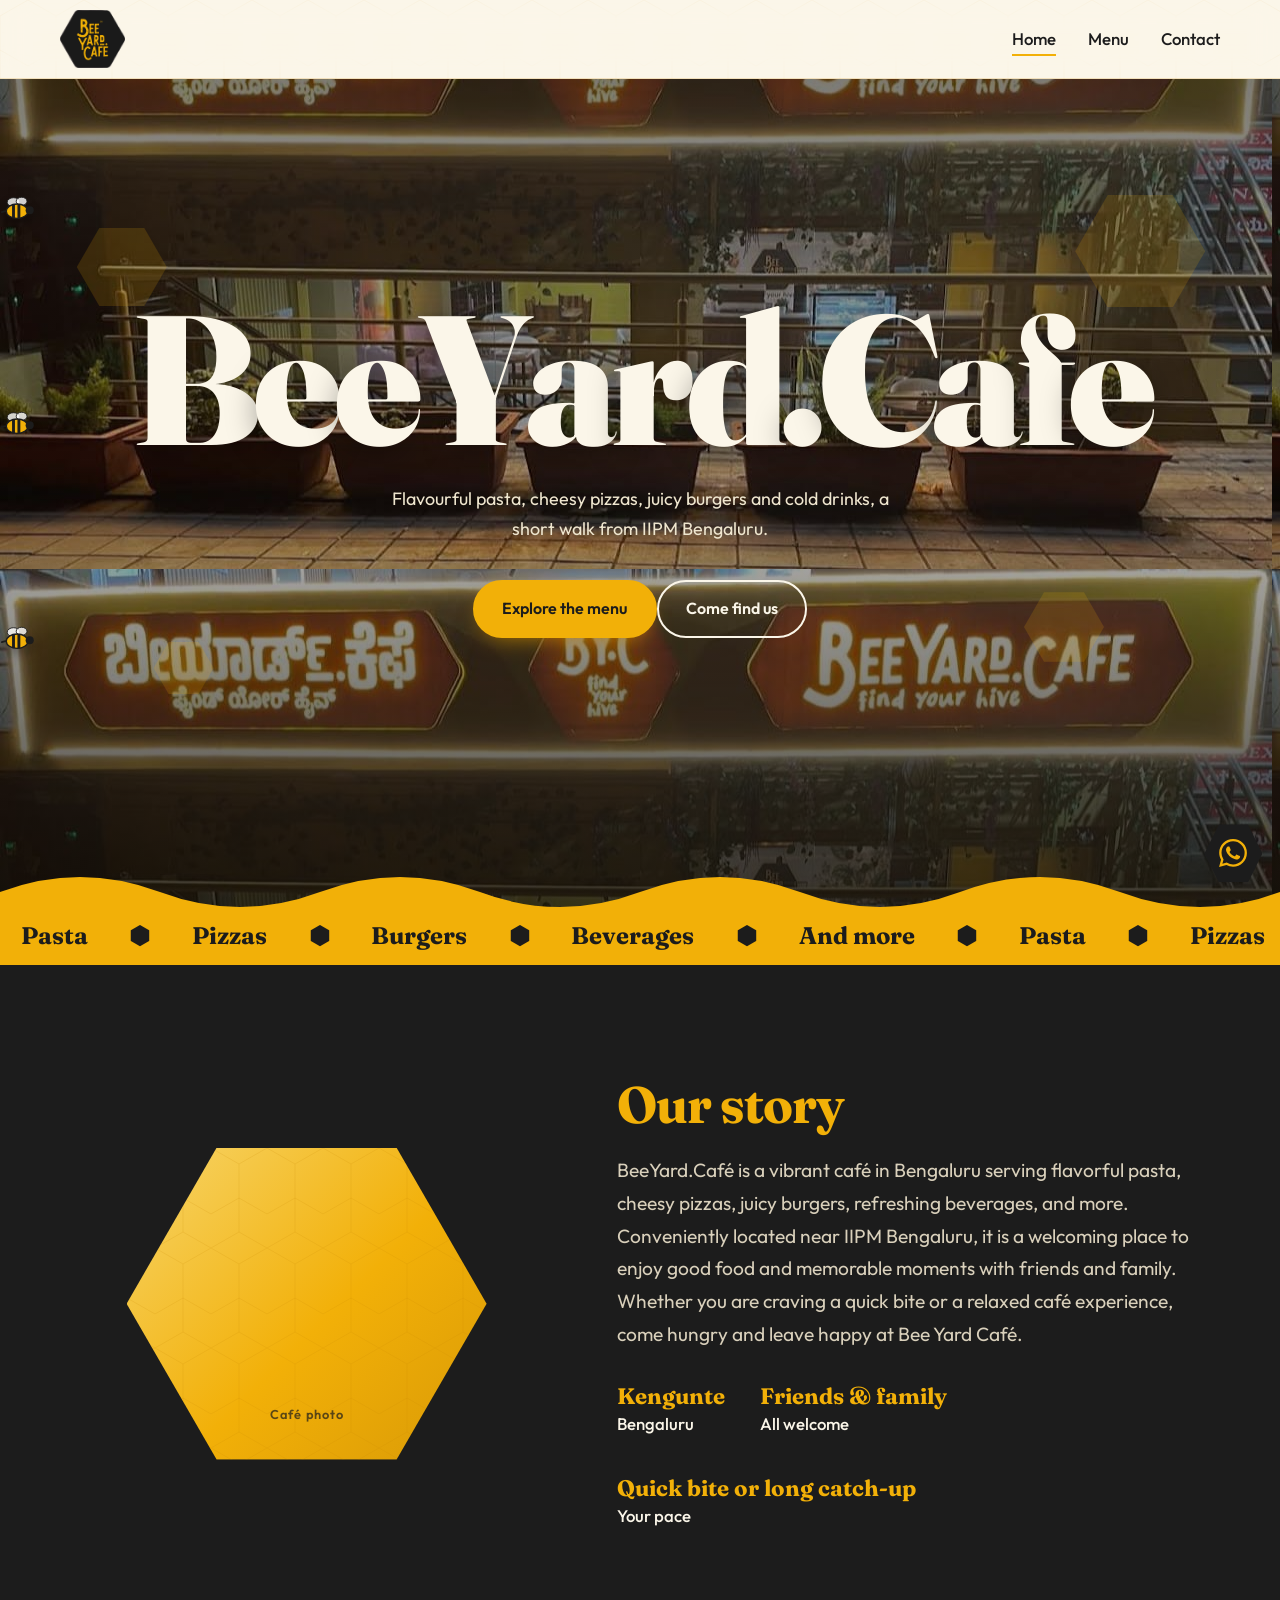
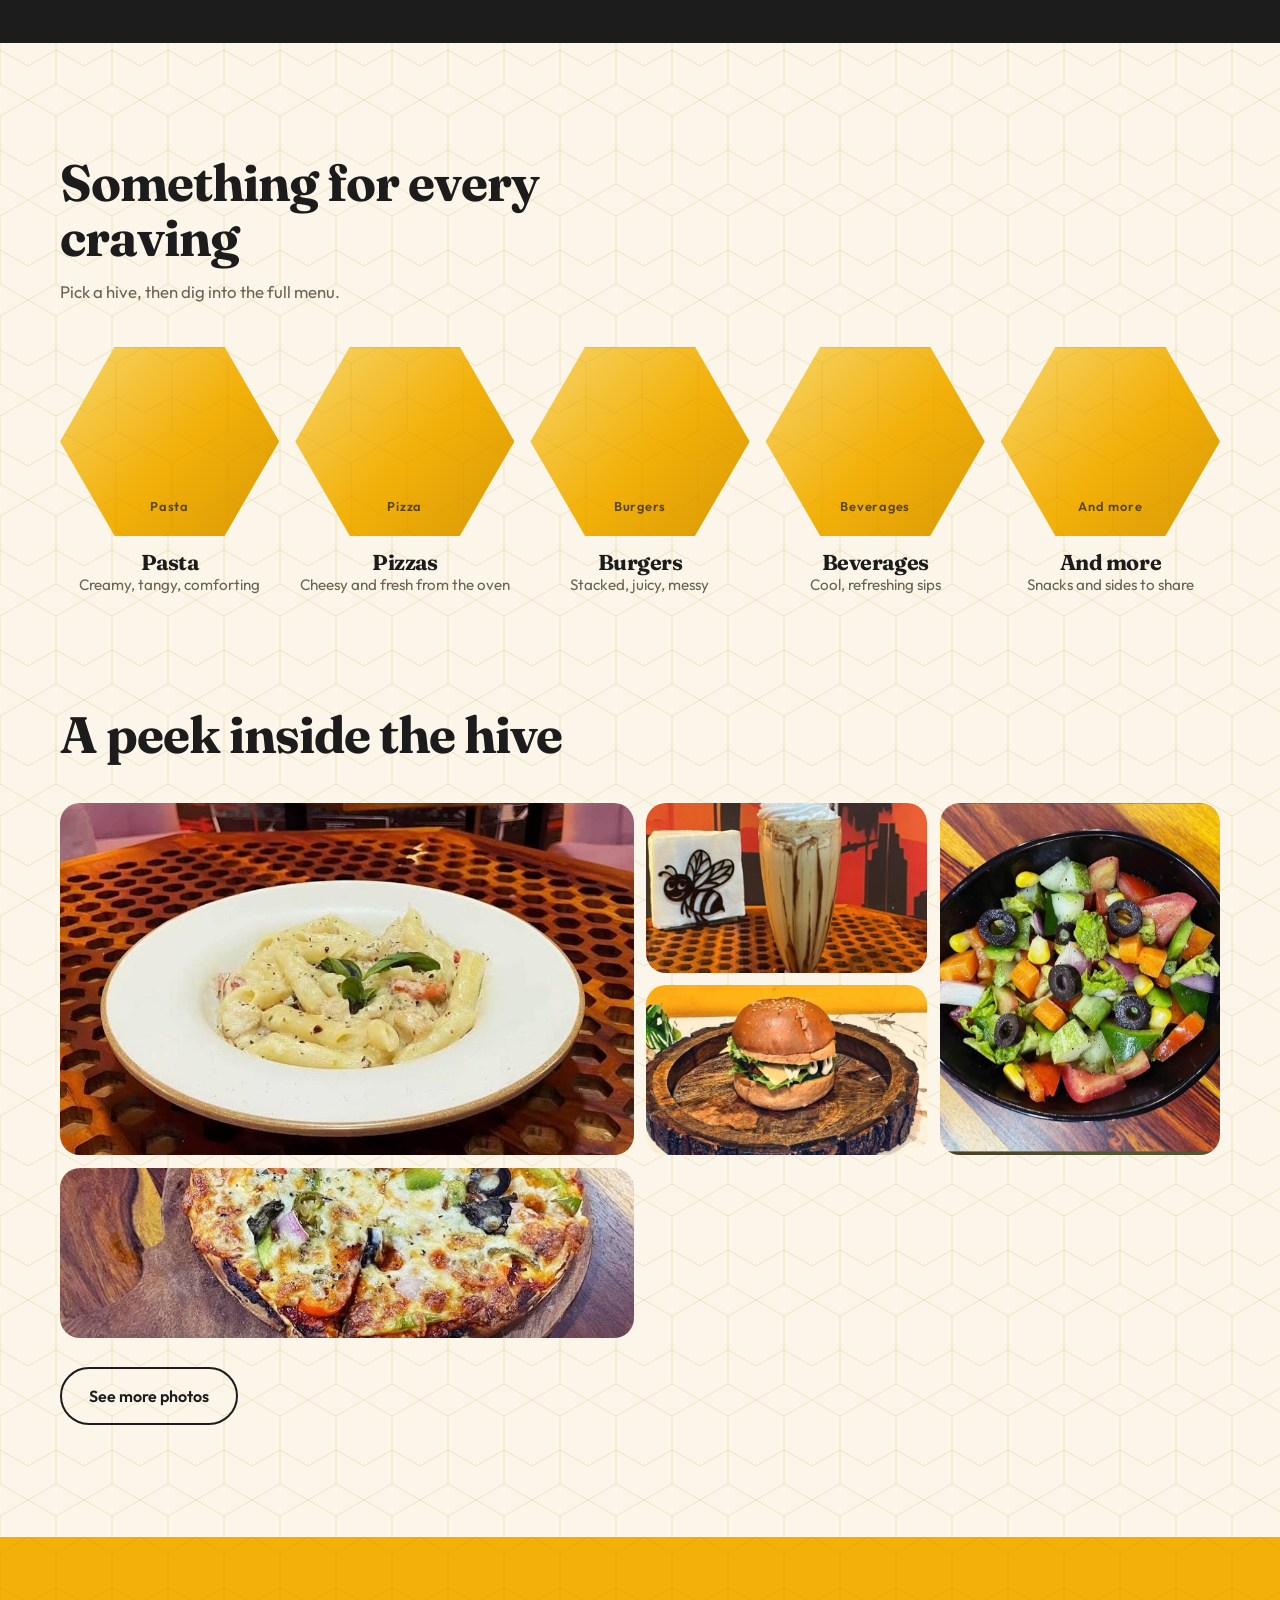
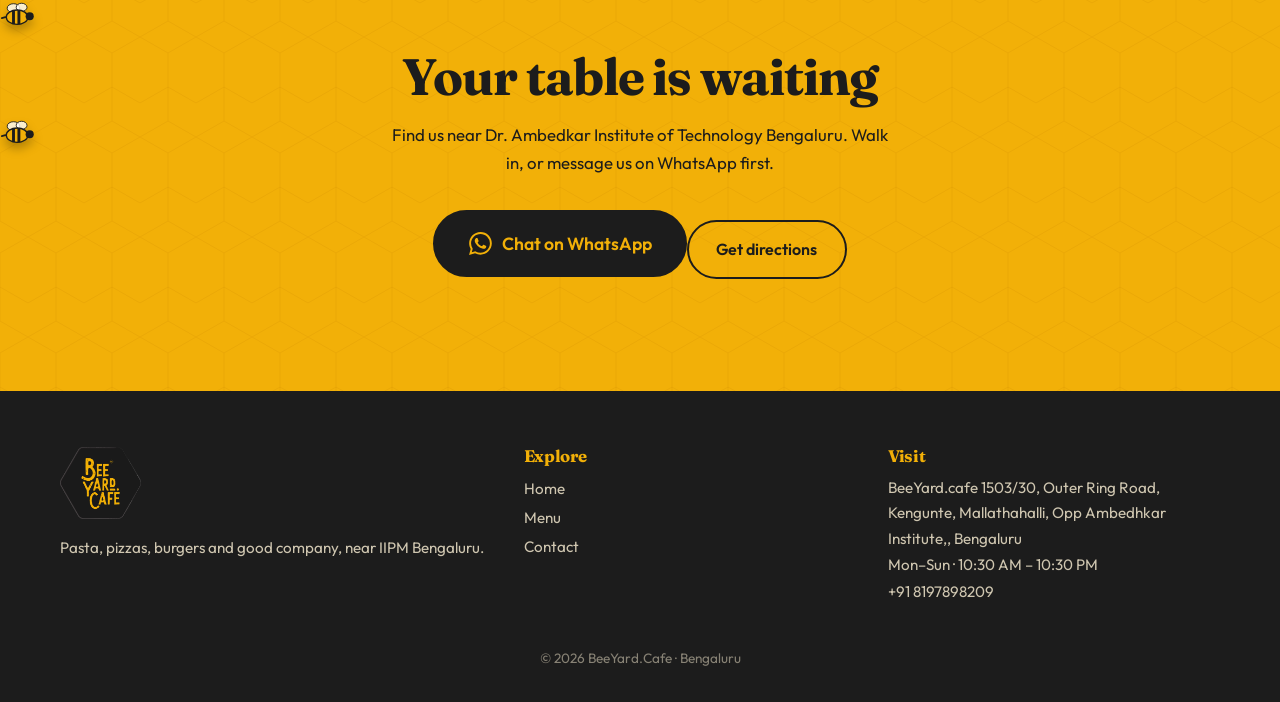
==== beeyard-web/index.html @ 7f98ea3d "Update index.html" ====
<!DOCTYPE html>
<html lang="en"><head><meta charset="utf-8">
<meta name="viewport" content="width=device-width,initial-scale=1">
<title>BeeYard.Café · Pasta, pizza &amp; burgers near Kengunte Bengaluru</title>
<meta name="description" content="Bee Yard Café is a vibrant café in Bengaluru serving flavorful pasta, cheesy pizzas, juicy burgers and refreshing beverages, near IIPM Bengaluru.">
<link rel="icon" href="assets/logo.png"><link rel="stylesheet" href="assets/style.css">
</head><body data-page="home">

<section class="hero" data-bees="3">
  <div class="ph dark herobg" data-label=" " data-img="assets/img/hero-bg.jpg.jpeg"></div>
  <div class="shade"></div>
  <i class="fh" style="--x:6%;--y:18%;--s:90px;--d:0s"></i><i class="fh" style="--x:84%;--y:14%;--s:130px;--d:-2s"></i><i class="fh" style="--x:12%;--y:68%;--s:60px;--d:-4s"></i><i class="fh" style="--x:80%;--y:62%;--s:80px;--d:-1s"></i>
  <div class="wrap hc">
    <h1 aria-label="BeeYard.Cafe"><span data-split>BeeYard.</span><span class="y" data-split>Cafe</span></h1>
    <p class="lead">Flavourful pasta, cheesy pizzas, juicy burgers and cold drinks, a short walk from IIPM Bengaluru.</p>
    <div class="cta"><a class="btn btn-honey" href="menu.html">Explore the menu</a><a class="btn btn-light" href="contact.html#visit">Come find us</a></div>
  </div>
  <svg class="drip" viewBox="0 0 2400 46" preserveAspectRatio="none" aria-hidden="true"><path fill="#f2b008" d="M0 30Q75 0 150 30T300 30T450 30T600 30T750 30T900 30T1050 30T1200 30T1350 30T1500 30T1650 30T1800 30T1950 30T2100 30T2250 30T2400 30V46H0Z"/></svg>
</section>
<div class="marq" aria-hidden="true"><div><span>Pasta</span><span>⬢</span><span>Pizzas</span><span>⬢</span><span>Burgers</span><span>⬢</span><span>Beverages</span><span>⬢</span><span>And more</span><span>⬢</span><span>Pasta</span><span>⬢</span><span>Pizzas</span><span>⬢</span><span>Burgers</span><span>⬢</span><span>Beverages</span><span>⬢</span><span>And more</span><span>⬢</span><span>Pasta</span><span>⬢</span><span>Pizzas</span><span>⬢</span><span>Burgers</span><span>⬢</span><span>Beverages</span><span>⬢</span><span>And more</span><span>⬢</span><span>Pasta</span><span>⬢</span><span>Pizzas</span><span>⬢</span><span>Burgers</span><span>⬢</span><span>Beverages</span><span>⬢</span><span>And more</span><span>⬢</span></div></div>

<section class="story" id="about"><div class="wrap">
  <div class="ph big rv" data-label="Café photo" data-img="assets/img/story.jpg"></div>
  <div class="rv">
    <h2>Our story</h2>
    <p class="lead">BeeYard.Café is a vibrant café in Bengaluru serving flavorful pasta, cheesy pizzas, juicy burgers, refreshing beverages, and more. Conveniently located near IIPM Bengaluru, it is a welcoming place to enjoy good food and memorable moments with friends and family. Whether you are craving a quick bite or a relaxed café experience, come hungry and leave happy at Bee Yard Café.</p>
    <div class="facts"><div><b>Kengunte</b>Bengaluru</div><div><b>Friends &amp; family</b>All welcome</div><div><b>Quick bite or long catch-up</b>Your pace</div></div>
  </div>
</div></section>

<section><div class="wrap">
  <div class="sec-head rv"><h2>Something for every craving</h2><p>Pick a hive, then dig into the full menu.</p></div>
  <div class="cats rv">
    <a class="cat" href="menu.html"><div class="hxi ph" data-label="Pasta" data-img="assets/img/cat-pasta.jpg"></div><h3>Pasta</h3><p>Creamy, tangy, comforting</p></a>
    <a class="cat" href="menu.html"><div class="hxi ph" data-label="Pizza" data-img="assets/img/cat-pizza.jpg"></div><h3>Pizzas</h3><p>Cheesy and fresh from the oven</p></a>
    <a class="cat" href="menu.html"><div class="hxi ph" data-label="Burgers" data-img="assets/img/cat-burger.jpg"></div><h3>Burgers</h3><p>Stacked, juicy, messy</p></a>
    <a class="cat" href="menu.html"><div class="hxi ph" data-label="Beverages" data-img="assets/img/cat-drinks.jpg"></div><h3>Beverages</h3><p>Cool, refreshing sips</p></a>
    <a class="cat" href="menu.html"><div class="hxi ph" data-label="And more" data-img="assets/img/cat-more.jpg"></div><h3>And more</h3><p>Snacks and sides to share</p></a>
  </div>
</div></section>

<section style="padding-top:0"><div class="wrap">
  <div class="sec-head rv"><h2>A peek inside the hive</h2></div>
  <div class="gal rv">
    <div class="ph g2" data-label="Photo 1" data-img="assets/img/gallery-01.jpeg"></div>
    <div class="ph" data-label="Photo 2" data-img="assets/img/gallery-02.jpeg"></div>
    <div class="ph g3" data-label="Photo 3" data-img="assets/img/gallery-03.jpeg"></div>
    <div class="ph" data-label="Photo 4" data-img="assets/img/gallery-04.jpeg"></div>
    <div class="ph g4" data-label="Photo 5" data-img="assets/img/gallery-05.jpeg"></div>
  </div>
  <p style="margin-top:1.8rem"><a class="btn btn-ghost" href="contact.html">See more photos</a></p>
</div></section>

<section class="visit" data-bees="2"><div class="wrap rv">
  <h2>Your table is waiting</h2>
  <p>Find us near Dr. Ambedkar Institute of Technology Bengaluru. Walk in, or message us on WhatsApp first.</p>
  <div class="cta" style="justify-content:center"><a class="btn btn-wa" data-wa href="#"><span class="wa-icon" style="display:contents"></span>Chat on WhatsApp</a><a class="btn btn-ghost" href="contact.html#visit">Get directions</a></div>
</div></section>

<script src="assets/site.js"></script>
</body></html>
---- beeyard-web/assets/style.css ----
@import url('https://fonts.googleapis.com/css2?family=Fraunces:opsz,wght@9..144,500;9..144,700;9..144,900&family=Outfit:wght@300;400;500;600&display=swap');
@view-transition{navigation:auto}
:root{--ink:#1c1c1c;--honey:#f2b008;--amber:#c98500;--cream:#fbf6e9;--comb:#f4e8c8;--paper:#fffdf7;--muted:#6b6455;
--hexp:polygon(50% 0,100% 25%,100% 75%,50% 100%,0 75%,0 25%);--hex:polygon(25% 0,75% 0,100% 50%,75% 100%,25% 100%,0 50%);
--pat:url("data:image/svg+xml,%3Csvg xmlns='http://www.w3.org/2000/svg' width='56' height='100'%3E%3Cpath d='M28 66L0 50V16L28 0l28 16v34L28 66zm0 34L0 84V50m56 0v34L28 100' fill='none' stroke='%23c98500' stroke-opacity='.18'/%3E%3C/svg%3E");
--serif:'Fraunces',Georgia,serif;--sans:'Outfit',system-ui,sans-serif}
*{box-sizing:border-box;margin:0}
html{scroll-behavior:smooth;scroll-padding-top:90px}
body{font:400 1.05rem/1.7 var(--sans);color:var(--ink);background:var(--cream) var(--pat);animation:in .6s ease backwards}
@keyframes in{from{opacity:0}}
img{max-width:100%;display:block}a{color:inherit}
:focus-visible{outline:3px solid var(--honey);outline-offset:3px}
h1,h2,h3{font-family:var(--serif);line-height:1.08;letter-spacing:-.02em}
h1{font-size:clamp(2.8rem,7.5vw,5.6rem);font-weight:900}
h2{font-size:clamp(2rem,4.5vw,3.2rem);font-weight:700}
h3{font-size:1.35rem;font-weight:700}
.wrap{width:min(1160px,100% - 2.5rem);margin-inline:auto}
section{padding:clamp(4rem,9vw,7rem) 0}
.lead{color:var(--muted);max-width:56ch;font-size:1.12rem}
.sec-head{margin-bottom:2.5rem;max-width:40rem}.sec-head p{margin-top:.8rem;color:var(--muted)}
/* nav */
.nav{position:sticky;top:0;z-index:50;background:rgba(251,246,233,.55);backdrop-filter:blur(14px);border-bottom:1px solid rgba(201,133,0,.2)}
.nav .wrap{display:flex;align-items:center;justify-content:space-between;height:78px}
.brand img{height:58px;width:auto;transition:transform .5s}.brand:hover img{transform:rotate(-6deg) scale(1.05)}
.links{display:flex;gap:2rem;align-items:center;list-style:none;padding:0}
.links a{text-decoration:none;font-weight:500;position:relative;padding:.3rem 0}
.links a:not(.btn)::after{content:"";position:absolute;left:0;bottom:-2px;height:2px;width:100%;background:var(--honey);transform:scaleX(0);transform-origin:left;transition:transform .3s}
.links a:hover::after,.links a[aria-current]::after{transform:scaleX(1)}
.burger{display:none;background:none;border:0;width:44px;height:44px;cursor:pointer;clip-path:var(--hex);background:var(--honey)}
.burger span{display:block;width:18px;height:2px;background:var(--ink);margin:4px auto}
/* buttons */
.btn{display:inline-flex;align-items:center;gap:.6rem;padding:.85rem 1.7rem;border-radius:999px;font-weight:600;text-decoration:none;border:2px solid var(--ink);transition:.3s;cursor:pointer;font-family:inherit;font-size:1rem}
.btn-honey{background:var(--honey);border-color:var(--honey);color:var(--ink);box-shadow:0 8px 24px -10px var(--amber)}
.btn-honey:hover{transform:translateY(-3px);box-shadow:0 14px 28px -10px var(--amber)}
.btn-ghost:hover{background:var(--ink);color:var(--honey)}
.btn svg{width:1.3em;height:1.3em;fill:currentColor}
.btn-wa{background:var(--ink);border-color:var(--ink);color:var(--honey);font-size:1.1rem;padding:1.05rem 2.1rem}
.btn-wa:hover{background:var(--honey);color:var(--ink);transform:translateY(-3px)}
.fab{position:fixed;right:1.1rem;bottom:1.1rem;z-index:40;width:58px;height:58px;display:grid;place-items:center;background:var(--ink);color:var(--honey);clip-path:var(--hex);transition:.3s}
.fab:hover{background:var(--honey);color:var(--ink);transform:scale(1.1)}.fab svg{width:28px;fill:currentColor}
/* placeholders */
.ph{position:relative;background:linear-gradient(135deg,#f7d56a,#f2b008 55%,#d99a06);background-size:cover;background-position:center;overflow:hidden;isolation:isolate}
.ph::before{content:"";position:absolute;inset:0;background:var(--pat);background-size:56px 100px;opacity:.9;z-index:-1}
.ph::after{content:attr(data-label);position:absolute;inset:auto 0 12% 0;text-align:center;font:600 .8rem var(--sans);letter-spacing:.06em;color:var(--ink);opacity:.7}
.ph.has::before,.ph.has::after{display:none}
/* hero */
/* story */
.story{background:var(--ink);color:var(--cream);position:relative;overflow:hidden}
.story .wrap{display:grid;grid-template-columns:.9fr 1.1fr;gap:4rem;align-items:center}
.story .lead{color:#d9d0bb;max-width:none;font-size:1.2rem;margin-top:1.4rem}
.story h2{color:var(--honey)}
.facts{display:flex;gap:2.2rem;margin-top:2rem;flex-wrap:wrap;font-weight:500}.facts b{display:block;font:700 1.4rem var(--serif);color:var(--honey)}
.story .big{width:min(360px,80%);margin:auto;aspect-ratio:1/.866;clip-path:var(--hex)}
/* categories */
.cats{display:grid;grid-template-columns:repeat(5,1fr);gap:1rem}
.cat{text-align:center;text-decoration:none}
.cat .hxi{width:100%;aspect-ratio:1/.866;clip-path:var(--hex);margin-bottom:.9rem;transition:transform .4s}
.cat:hover .hxi{transform:scale(1.07) rotate(3deg)}
.cat p{font-size:.95rem;color:var(--muted);line-height:1.4}
/* dishes */
/* gallery */
.gal{display:grid;grid-template-columns:repeat(4,1fr);grid-auto-rows:170px;gap:.8rem}
.gal .ph{border-radius:20px;transition:transform .4s}.gal .ph:hover{transform:scale(1.03) rotate(-.6deg);z-index:2}
.g2{grid-column:span 2;grid-row:span 2}.g3{grid-row:span 2}.g4{grid-column:span 2}
.gal .hexc{clip-path:var(--hex);border-radius:0}
/* visit */
.visit{position:relative;overflow:hidden;background:var(--honey) var(--pat);text-align:center}
.visit h2{margin-bottom:1rem}.visit p{max-width:46ch;margin:0 auto 2rem}
/* menu */
.pagehead{padding:clamp(3rem,7vw,5rem) 0 1.5rem}.pagehead h1{font-size:clamp(2.4rem,6vw,4.4rem)}
.lb{position:fixed;inset:0;z-index:90;background:rgba(20,16,6,.92);display:none;place-items:center;padding:1rem}
.lb.open{display:grid}.lb .ph{width:min(560px,92vw);aspect-ratio:3/4;max-height:88vh;background-size:contain;background-repeat:no-repeat;border-radius:14px}
.lb button{position:absolute;top:1rem;right:1rem;width:48px;height:48px;border:0;background:var(--honey);clip-path:var(--hex);font-size:1.4rem;cursor:pointer}
/* contact */
.contact{display:grid;grid-template-columns:1fr 1.1fr;gap:3rem;align-items:start}
.info{display:grid;gap:1.4rem;margin:2rem 0}.info div{display:flex;gap:1rem;align-items:flex-start}
.info i{flex:none;width:44px;height:44px;clip-path:var(--hex);background:var(--honey);display:grid;place-items:center;font-style:normal}
.info b{display:block;font-family:var(--serif)}.info span{color:var(--muted)}
.map{aspect-ratio:4/3.4;border-radius:28px;border:2px solid var(--ink);position:relative;overflow:hidden;background:#efe4c4 var(--pat)}
.map svg{position:absolute;inset:0;width:100%;height:100%}
.pin{position:absolute;left:50%;top:46%;transform:translate(-50%,-100%);width:52px;animation:bob 2.4s ease-in-out infinite}
@keyframes bob{50%{transform:translate(-50%,-112%)}}
.map small{position:absolute;left:1rem;bottom:1rem;background:var(--ink);color:var(--honey);padding:.4rem .9rem;border-radius:99px;font-size:.85rem}
/* footer */
footer{background:var(--ink);color:#cfc6b0;padding:3.5rem 0 2rem;font-size:.95rem}
footer .wrap{display:grid;grid-template-columns:1.3fr 1fr 1fr;gap:2rem}
footer img{height:72px;margin-bottom:1rem}footer h3{color:var(--honey);font-size:1.05rem;margin-bottom:.6rem}
footer a{display:block;text-decoration:none;padding:.1rem 0}footer a:hover{color:var(--honey)}
.copy{margin-top:2.5rem;text-align:center;font-size:.85rem;opacity:.6}
/* reveal */
.rv{opacity:0;transform:translateY(24px);transition:opacity .8s,transform .8s}.rv.on{opacity:1;transform:none}
@media(max-width:860px){
.gal{grid-template-columns:repeat(2,1fr);grid-auto-rows:150px}
.burger{display:block}.links{position:absolute;top:78px;left:0;right:0;background:var(--cream);flex-direction:column;gap:0;padding:1rem 1.5rem 1.5rem;border-bottom:2px solid var(--honey);display:none}
.links.open{display:flex}.links li{padding:.6rem 0}.chips{top:78px}
}
@media(max-width:480px){.cats{grid-template-columns:repeat(2,1fr)}.cta .btn{width:100%;justify-content:center}.fly{display:none}}
@media(prefers-reduced-motion:reduce){*{animation:none!important;transition:none!important}.rv{opacity:1;transform:none}}

.prog{position:absolute;left:0;bottom:-1px;height:3px;background:var(--honey);width:calc(var(--sp,0)*1%)}
.bee .w{transform-origin:50% 60%;animation:wing .12s ease-in-out infinite alternate}
@keyframes wing{to{transform:scaleY(.5)}}
/* hero */
.hero{position:relative;min-height:92vh;display:grid;align-items:center;overflow:hidden;color:var(--cream);padding:6rem 0 9rem}
.herobg{position:absolute;inset:-15% 0 0;transform:translateY(calc(var(--py,0)*1px));background-color:var(--ink)}
.ph.dark{background:#1c1c1c}.ph.dark::after{color:var(--honey);inset:auto 0 22% 0}
.shade{position:absolute;inset:0;background:linear-gradient(180deg,rgba(20,16,8,.55),rgba(20,16,8,.3) 50%,rgba(20,16,8,.8))}
.hc{position:relative;z-index:2;text-align:center}
.hero h1{font-size:clamp(4.2rem,18vw,11.5rem);line-height:.86;letter-spacing:-.04em;text-shadow:0 6px 30px rgba(0,0,0,.35)}
.hero h1 .l2{display:block;color:var(--honey);font-size:.52em;font-style:italic;font-weight:500;letter-spacing:-.02em;margin-top:.12em}
.hero .lead{color:#efe6cf;margin:1.6rem auto 2.2rem;max-width:44ch}
.hero .cta{justify-content:center}
.btn-light{border-color:var(--cream);color:var(--cream)}.btn-light:hover{background:var(--cream);color:var(--ink)}
.ch{display:inline-block;animation:rise .9s cubic-bezier(.2,.9,.3,1.2) both;animation-delay:calc(var(--i)*.07s + .2s)}
@keyframes rise{from{opacity:0;transform:translateY(60%) rotate(8deg)}}
.fh{position:absolute;left:var(--x);top:var(--y);width:var(--s);aspect-ratio:1/.866;clip-path:var(--hex);background:rgba(242,176,8,.16);animation:float 7s ease-in-out infinite;animation-delay:var(--d);z-index:1}
@keyframes float{50%{transform:translateY(-24px) rotate(14deg)}}
.drip{position:absolute;left:0;bottom:-1px;width:200%;height:46px;animation:wave 14s linear infinite;z-index:3}
@keyframes wave{to{transform:translateX(-50%)}}
.fl{position:absolute;left:0;width:36px;z-index:4;pointer-events:none;filter:drop-shadow(0 6px 5px rgba(0,0,0,.25));animation:cross var(--t,20s) linear infinite;animation-delay:var(--dl,0s)}
.fl.r{animation-name:crossr}
@keyframes cross{0%{transform:translate(-12vw,0)}25%{transform:translate(25vw,-34px) rotate(-8deg)}50%{transform:translate(55vw,22px) rotate(6deg)}75%{transform:translate(85vw,-28px) rotate(-6deg)}100%{transform:translate(112vw,8px)}}
@keyframes crossr{0%{transform:translate(112vw,0) scaleX(-1)}25%{transform:translate(78vw,30px) scaleX(-1) rotate(8deg)}50%{transform:translate(48vw,-26px) scaleX(-1) rotate(-6deg)}75%{transform:translate(18vw,24px) scaleX(-1) rotate(6deg)}100%{transform:translate(-12vw,-6px) scaleX(-1)}}
.marq{background:var(--honey);overflow:hidden;padding:.9rem 0;white-space:nowrap;font:700 1.5rem var(--serif);position:relative;z-index:1}
.marq div{display:inline-block;animation:mq 30s linear infinite}.marq span{margin:0 1.3rem}
@keyframes mq{to{transform:translateX(-50%)}}
/* honeycomb photos */
.hexgrid,.cluster{--w:clamp(100px,25vw,210px)}
.hexgrid{display:flex;flex-direction:column;align-items:center;padding:2rem 0 5rem}
.hrow{display:flex;justify-content:center;margin-top:calc(var(--w)*-.2887 + 4px)}.hrow:first-child{margin-top:0}
.hx{width:var(--w);aspect-ratio:1/1.1547;clip-path:var(--hexp);padding:0;border:0;background:none;cursor:zoom-in;opacity:0}
.hx .ph{width:100%;height:100%;transform:scale(.95);transition:transform .4s}.hx:hover .ph{transform:scale(1.07)}
.on .hx{animation:popin .8s cubic-bezier(.2,.9,.3,1.3) both,bobh 6s ease-in-out infinite;animation-delay:calc(var(--i)*.09s),calc(.9s + var(--i)*.09s)}
@keyframes popin{from{opacity:0;transform:scale(.3) rotate(-30deg)}to{opacity:1;transform:none}}
@keyframes bobh{50%{transform:translateY(-8px)}}
.cluster{position:relative;width:calc(var(--w)*3);max-width:100%;margin:3rem auto}
.cluster .hexgrid{padding:0}
.orbit{position:absolute;left:50%;top:50%;width:118%;aspect-ratio:1;animation:spin 18s linear infinite;pointer-events:none;z-index:5}
.orbit.o2{width:62%;animation-duration:11s;animation-direction:reverse}
.orbit svg{position:absolute;top:-17px;left:50%;margin-left:-18px;width:36px;filter:drop-shadow(0 5px 4px rgba(0,0,0,.25))}
.orbit.o2 svg{transform:scaleX(-1)}
@keyframes spin{from{transform:translate(-50%,-50%) rotate(0)}to{transform:translate(-50%,-50%) rotate(360deg)}}
.mini{margin:0 auto 1rem;text-align:center}
@media(prefers-reduced-motion:reduce){.hx{opacity:1}}
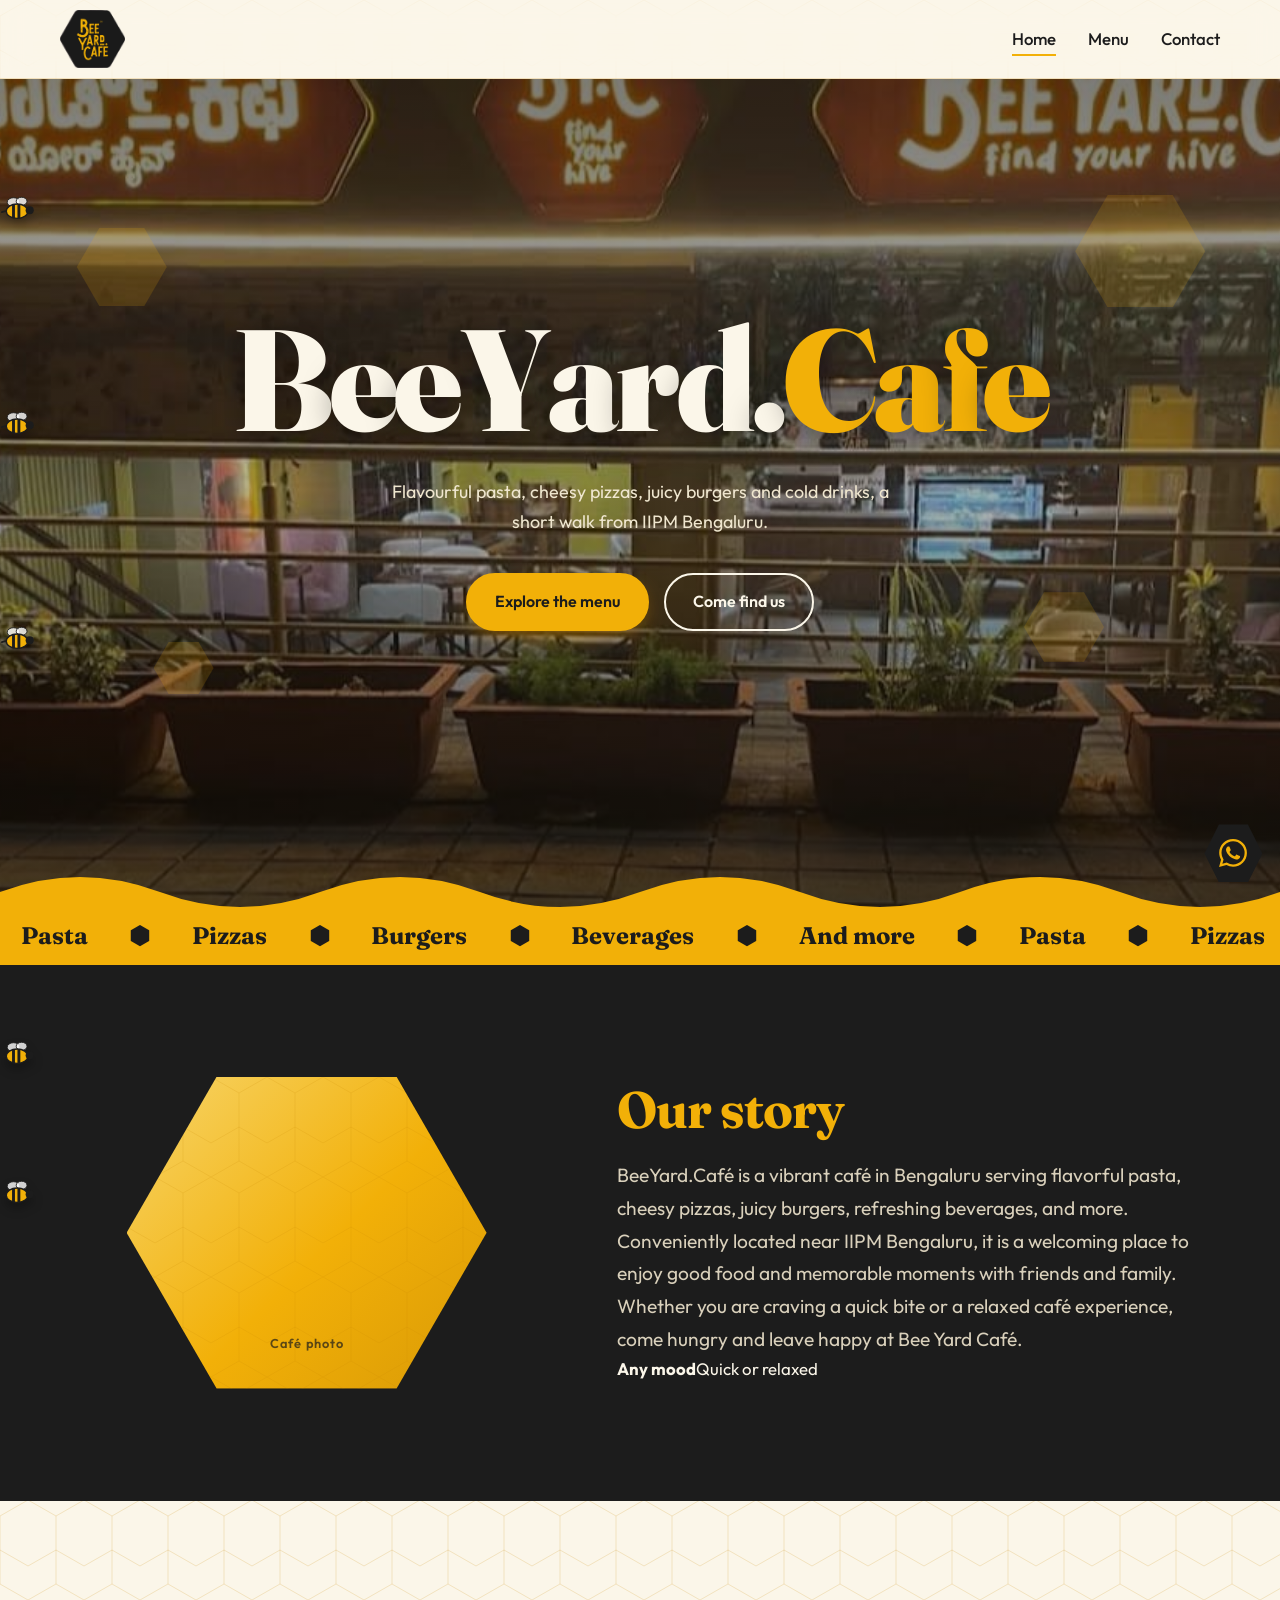
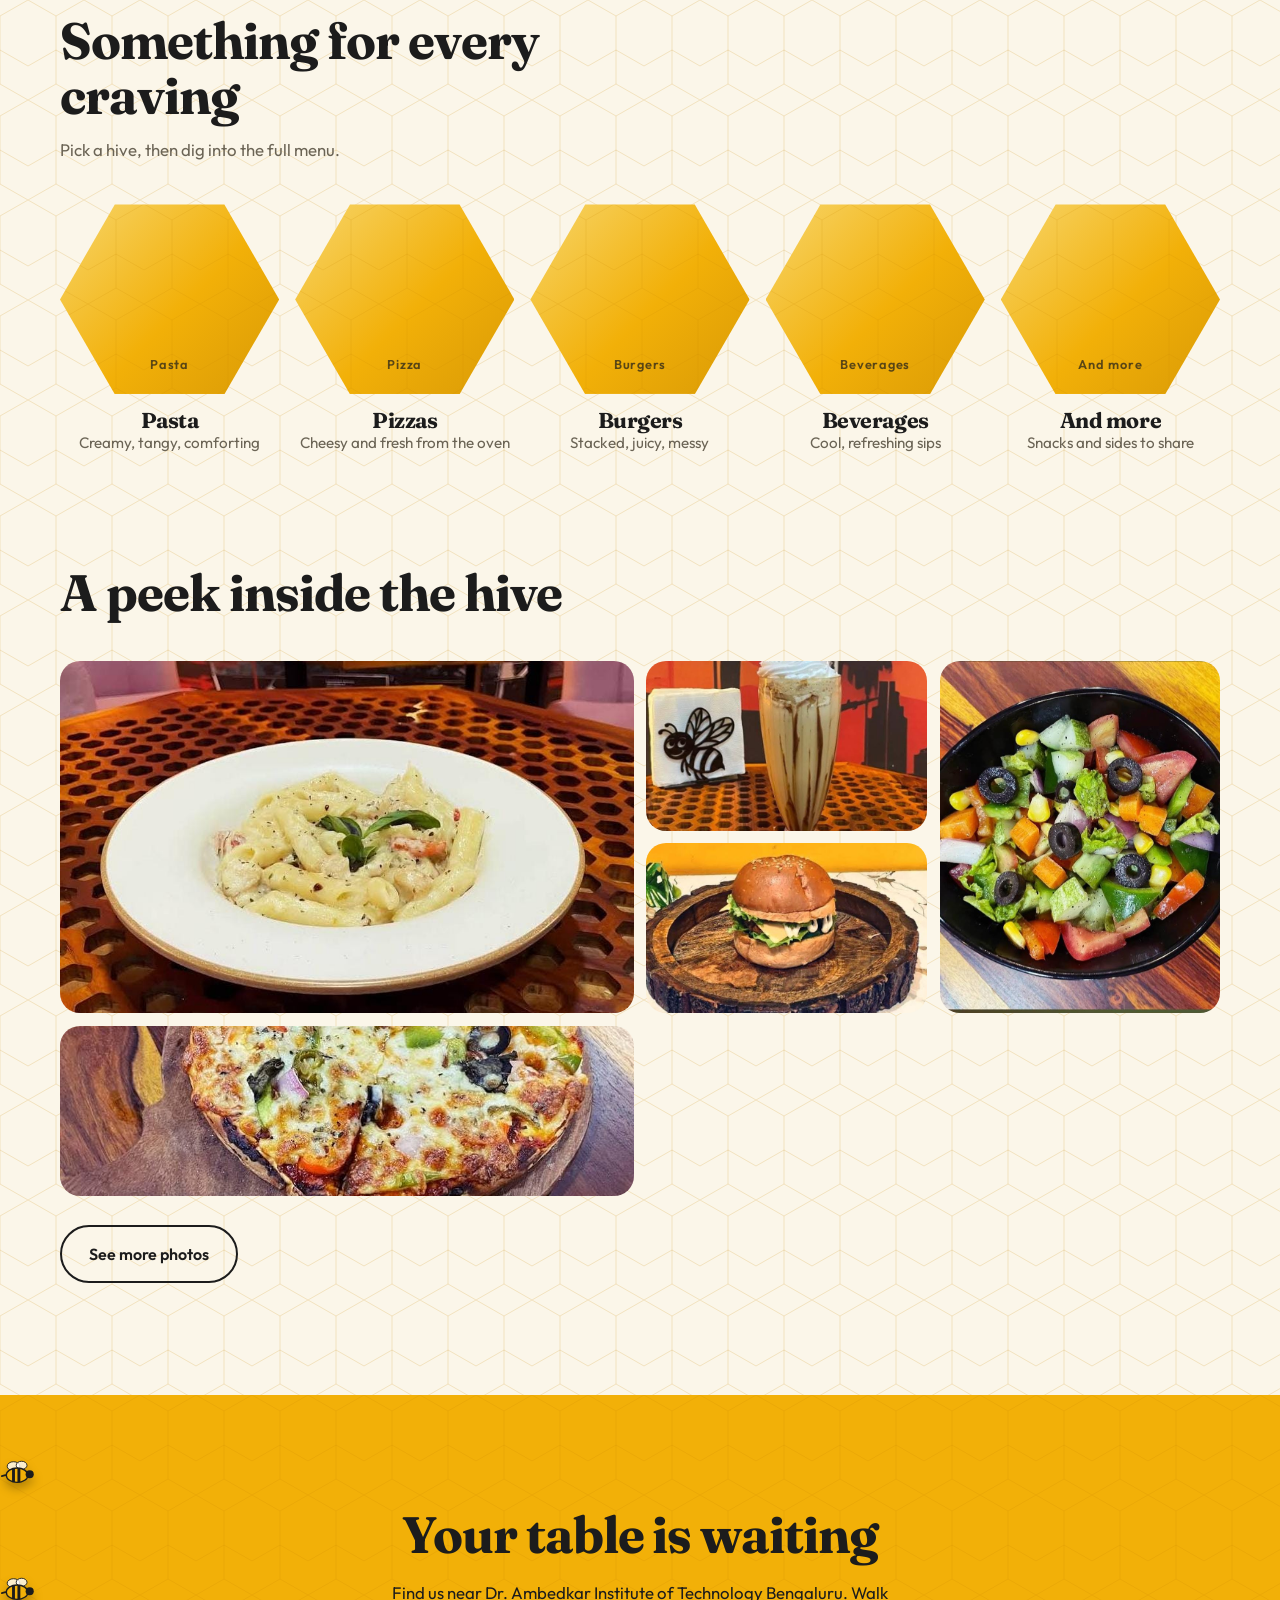
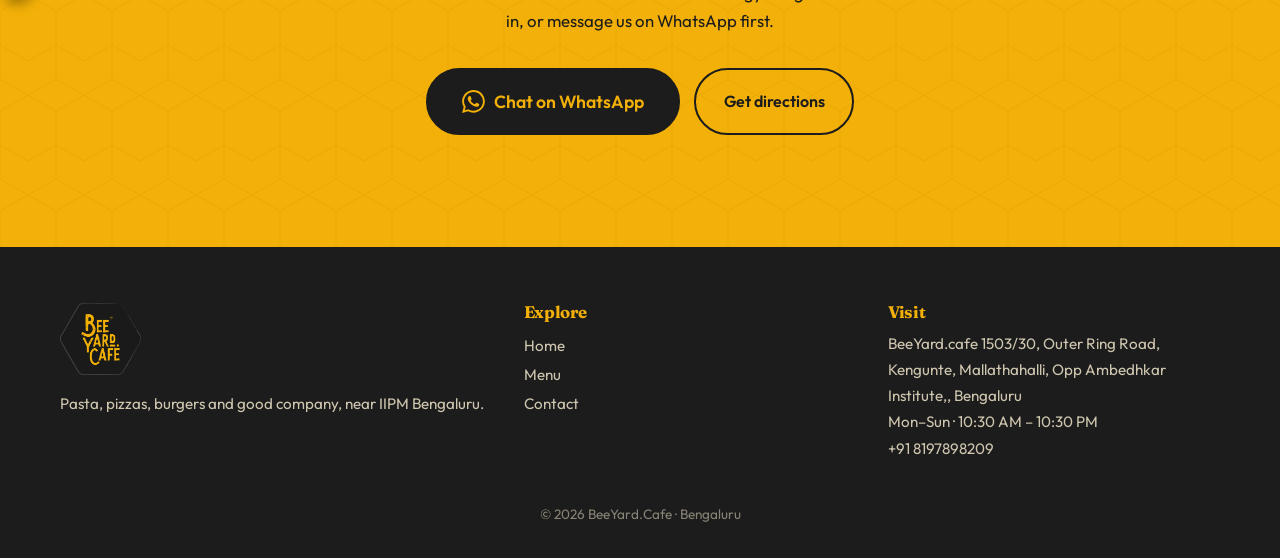
==== commit 6f0030ac: "Update index.html" ====
--- a/beeyard-web/index.html
+++ b/beeyard-web/index.html
@@ -19,12 +19,12 @@
 </section>
 <div class="marq" aria-hidden="true"><div><span>Pasta</span><span>⬢</span><span>Pizzas</span><span>⬢</span><span>Burgers</span><span>⬢</span><span>Beverages</span><span>⬢</span><span>And more</span><span>⬢</span><span>Pasta</span><span>⬢</span><span>Pizzas</span><span>⬢</span><span>Burgers</span><span>⬢</span><span>Beverages</span><span>⬢</span><span>And more</span><span>⬢</span><span>Pasta</span><span>⬢</span><span>Pizzas</span><span>⬢</span><span>Burgers</span><span>⬢</span><span>Beverages</span><span>⬢</span><span>And more</span><span>⬢</span><span>Pasta</span><span>⬢</span><span>Pizzas</span><span>⬢</span><span>Burgers</span><span>⬢</span><span>Beverages</span><span>⬢</span><span>And more</span><span>⬢</span></div></div>
 
-<section class="story" id="about"><div class="wrap">
+<section class="story" id="about" data-bees="2"><div class="wrap">
   <div class="ph big rv" data-label="Café photo" data-img="assets/img/story.jpg"></div>
   <div class="rv">
     <h2>Our story</h2>
     <p class="lead">BeeYard.Café is a vibrant café in Bengaluru serving flavorful pasta, cheesy pizzas, juicy burgers, refreshing beverages, and more. Conveniently located near IIPM Bengaluru, it is a welcoming place to enjoy good food and memorable moments with friends and family. Whether you are craving a quick bite or a relaxed café experience, come hungry and leave happy at Bee Yard Café.</p>
-    <div class="facts"><div><b>Kengunte</b>Bengaluru</div><div><b>Friends &amp; family</b>All welcome</div><div><b>Quick bite or long catch-up</b>Your pace</div></div>
+    <div><b>Any mood</b>Quick or relaxed</div>
   </div>
 </div></section>
 
--- a/beeyard-web/assets/style.css
+++ b/beeyard-web/assets/style.css
@@ -52,6 +52,8 @@
 .facts{display:flex;gap:2.2rem;margin-top:2rem;flex-wrap:wrap;font-weight:500}.facts b{display:block;font:700 1.4rem var(--serif);color:var(--honey)}
 .story .big{width:min(360px,80%);margin:auto;aspect-ratio:1/.866;clip-path:var(--hex)}
 /* categories */
+.cta{display:flex;flex-wrap:wrap;gap:.9rem}
+.btn{white-space:nowrap}
 .cats{display:grid;grid-template-columns:repeat(5,1fr);gap:1rem}
 .cat{text-align:center;text-decoration:none}
 .cat .hxi{width:100%;aspect-ratio:1/.866;clip-path:var(--hex);margin-bottom:.9rem;transition:transform .4s}
@@ -94,7 +96,7 @@
 .burger{display:block}.links{position:absolute;top:78px;left:0;right:0;background:var(--cream);flex-direction:column;gap:0;padding:1rem 1.5rem 1.5rem;border-bottom:2px solid var(--honey);display:none}
 .links.open{display:flex}.links li{padding:.6rem 0}.chips{top:78px}
 }
-@media(max-width:480px){.cats{grid-template-columns:repeat(2,1fr)}.cta .btn{width:100%;justify-content:center}.fly{display:none}}
+@media(max-width:480px){.cats{grid-template-columns:repeat(2,1fr)}.cta .btn{flex:1 1 100%;justify-content:center}.fly{display:none}}
 @media(prefers-reduced-motion:reduce){*{animation:none!important;transition:none!important}.rv{opacity:1;transform:none}}
 
 .prog{position:absolute;left:0;bottom:-1px;height:3px;background:var(--honey);width:calc(var(--sp,0)*1%)}
@@ -103,11 +105,12 @@
 /* hero */
 .hero{position:relative;min-height:92vh;display:grid;align-items:center;overflow:hidden;color:var(--cream);padding:6rem 0 9rem}
 .herobg{position:absolute;inset:-15% 0 0;transform:translateY(calc(var(--py,0)*1px));background-color:var(--ink)}
-.ph.dark{background:#1c1c1c}.ph.dark::after{color:var(--honey);inset:auto 0 22% 0}
+.ph.dark{background-color:#1c1c1c;background-image:none}
+.herobg{background-size:cover;background-position:center;background-repeat:no-repeat}.ph.dark::after{color:var(--honey);inset:auto 0 22% 0}
 .shade{position:absolute;inset:0;background:linear-gradient(180deg,rgba(20,16,8,.55),rgba(20,16,8,.3) 50%,rgba(20,16,8,.8))}
 .hc{position:relative;z-index:2;text-align:center}
-.hero h1{font-size:clamp(4.2rem,18vw,11.5rem);line-height:.86;letter-spacing:-.04em;text-shadow:0 6px 30px rgba(0,0,0,.35)}
-.hero h1 .l2{display:block;color:var(--honey);font-size:.52em;font-style:italic;font-weight:500;letter-spacing:-.02em;margin-top:.12em}
+.hero h1{font-size:clamp(2.2rem,11.5vw,9rem);line-height:1;letter-spacing:-.03em;white-space:nowrap;text-shadow:0 6px 30px rgba(0,0,0,.35)}
+.hero h1 .y{color:var(--honey)}
 .hero .lead{color:#efe6cf;margin:1.6rem auto 2.2rem;max-width:44ch}
 .hero .cta{justify-content:center}
 .btn-light{border-color:var(--cream);color:var(--cream)}.btn-light:hover{background:var(--cream);color:var(--ink)}
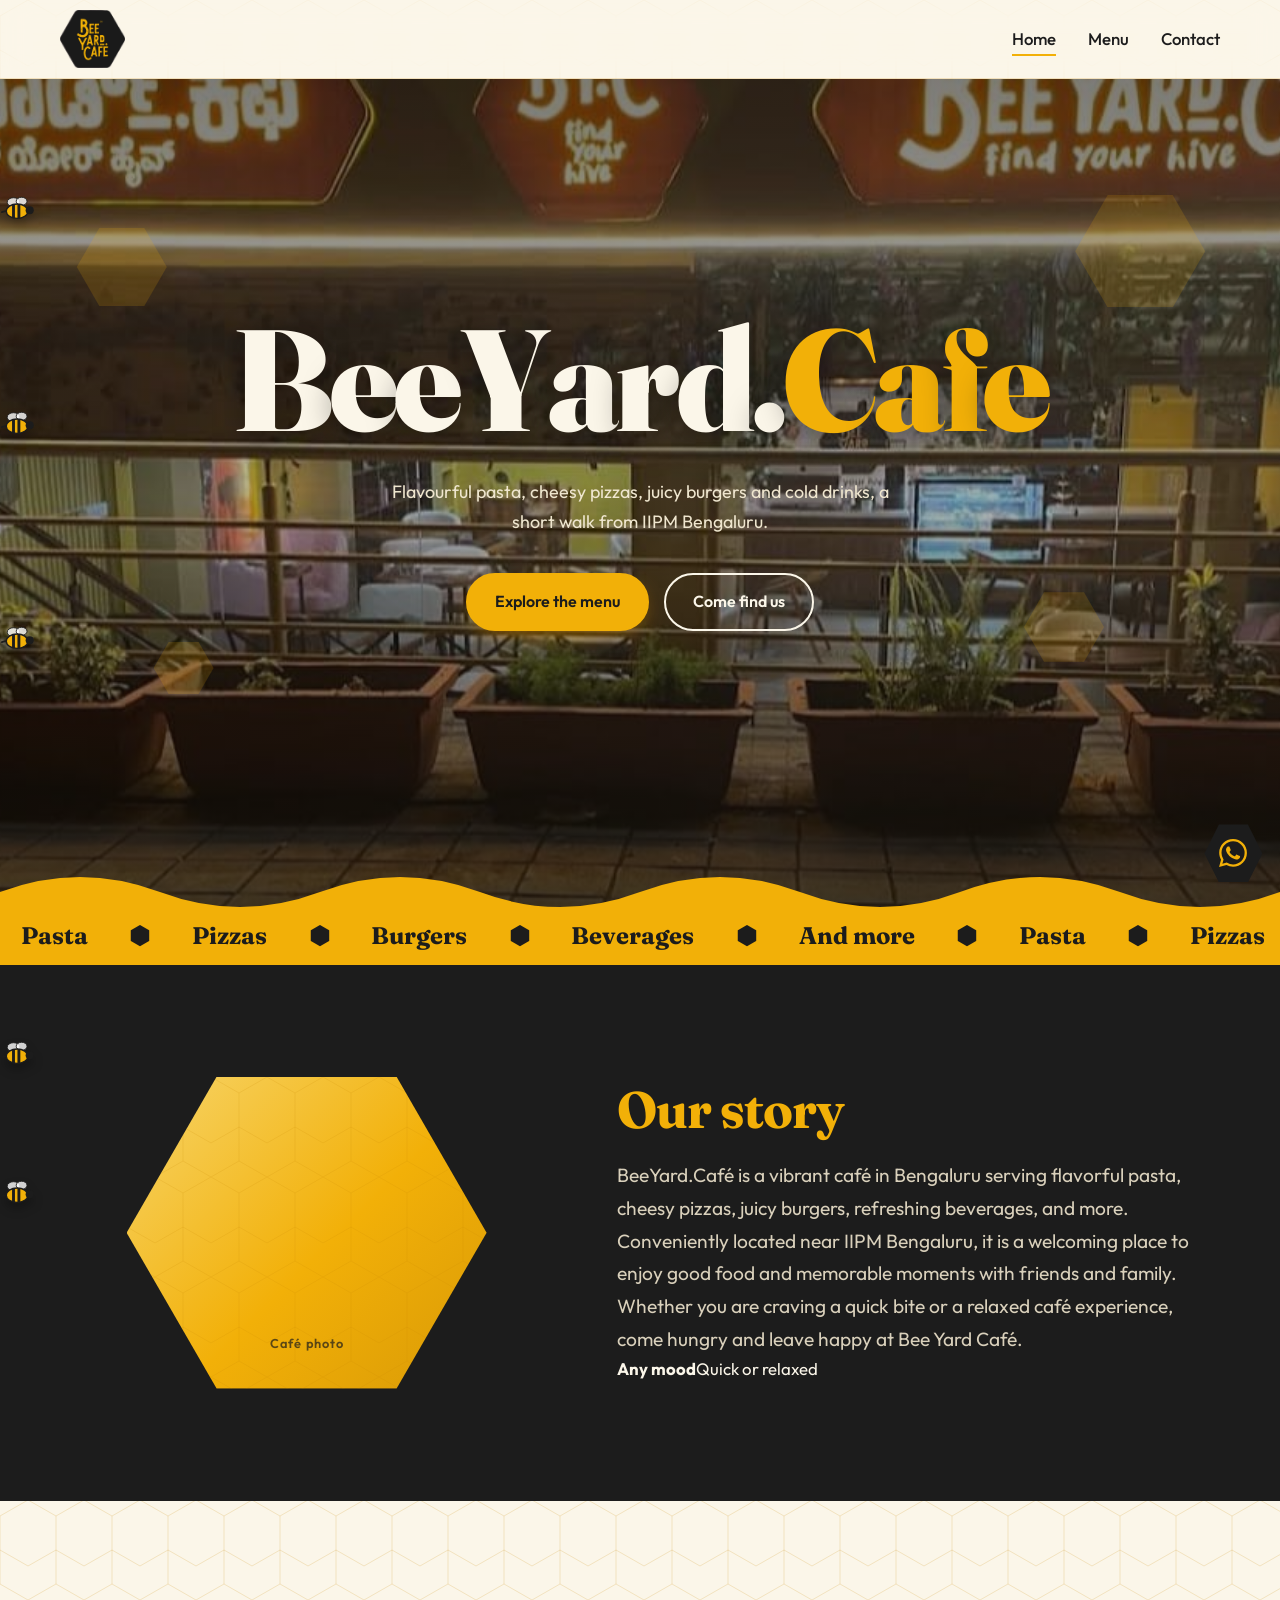
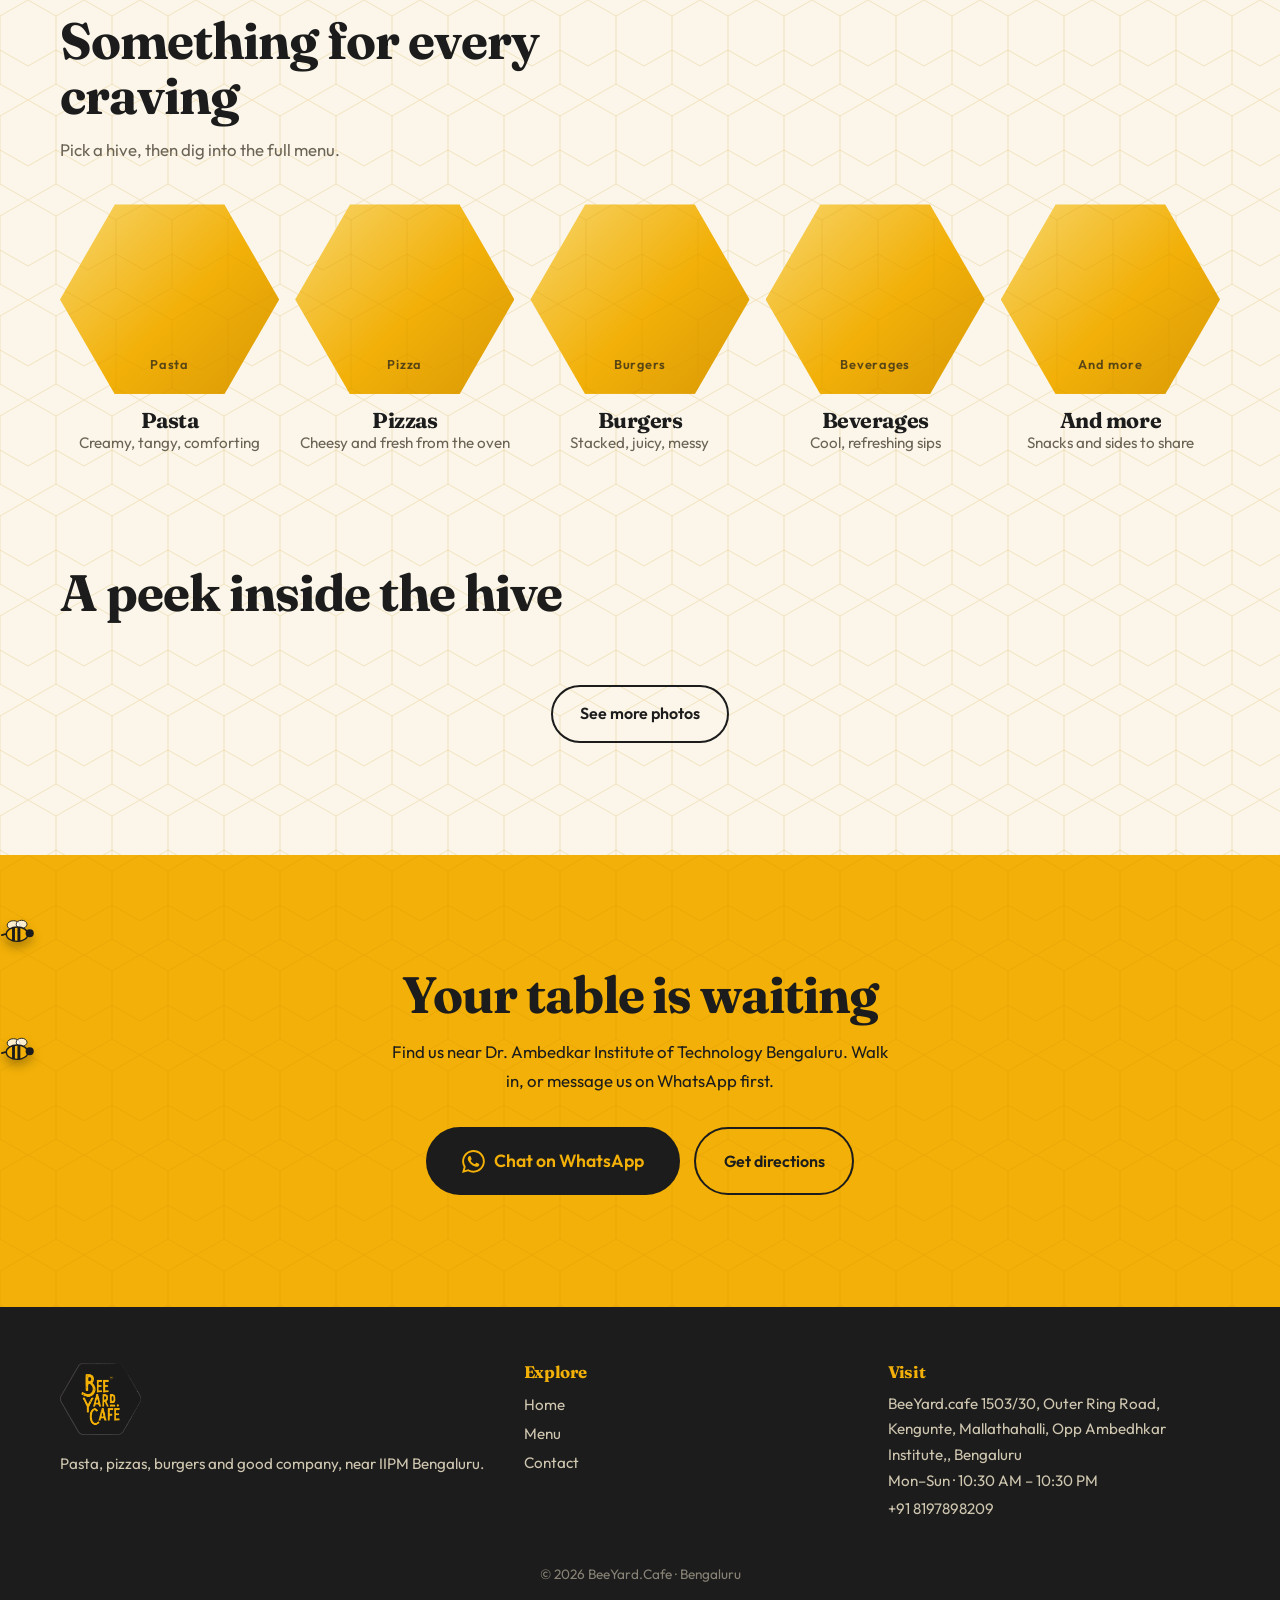
==== commit ec8d58e9: "Update index.html" ====
--- a/beeyard-web/index.html
+++ b/beeyard-web/index.html
@@ -41,14 +41,15 @@
 
 <section style="padding-top:0"><div class="wrap">
   <div class="sec-head rv"><h2>A peek inside the hive</h2></div>
-  <div class="gal rv">
-    <div class="ph g2" data-label="Photo 1" data-img="assets/img/gallery-01.jpeg"></div>
-    <div class="ph" data-label="Photo 2" data-img="assets/img/gallery-02.jpeg"></div>
-    <div class="ph g3" data-label="Photo 3" data-img="assets/img/gallery-03.jpeg"></div>
-    <div class="ph" data-label="Photo 4" data-img="assets/img/gallery-04.jpeg"></div>
-    <div class="ph g4" data-label="Photo 5" data-img="assets/img/gallery-05.jpeg"></div>
+  <div class="stack rv">
+    <div class="sh" style="--l:0;--t:0;--i:0"><div class="ph" data-label="Photo 1" data-img="assets/img/gallery-01.jpg"></div></div>
+    <div class="sh" style="--l:.5;--t:.3;--i:1"><div class="ph" data-label="Photo 2" data-img="assets/img/gallery-02.jpg"></div></div>
+    <div class="sh" style="--l:1;--t:0;--i:2"><div class="ph" data-label="Photo 3" data-img="assets/img/gallery-03.jpg"></div></div>
+    <i class="drop" style="--x:.3;--y:1;--d:0s"></i><i class="drop" style="--x:.45;--y:1;--d:-1.7s"></i>
+    <i class="drop" style="--x:.85;--y:1.3;--d:-.8s"></i><i class="drop" style="--x:1.15;--y:1.3;--d:-2.4s"></i>
+    <i class="drop" style="--x:1.4;--y:1;--d:-1.2s"></i><i class="drop" style="--x:1.6;--y:1;--d:-2.9s"></i>
   </div>
-  <p style="margin-top:1.8rem"><a class="btn btn-ghost" href="contact.html">See more photos</a></p>
+  <p style="margin-top:1.5rem;text-align:center"><a class="btn btn-ghost" href="contact.html">See more photos</a></p>
 </div></section>
 
 <section class="visit" data-bees="2"><div class="wrap rv">
--- a/beeyard-web/assets/style.css
+++ b/beeyard-web/assets/style.css
@@ -145,3 +145,12 @@
 @keyframes spin{from{transform:translate(-50%,-50%) rotate(0)}to{transform:translate(-50%,-50%) rotate(360deg)}}
 .mini{margin:0 auto 1rem;text-align:center}
 @media(prefers-reduced-motion:reduce){.hx{opacity:1}}
+@media(max-width:860px){
+ .story{padding:3rem 0}
+ .story .wrap{gap:1.6rem}
+ .story .big{order:-1;width:min(300px,78%)}
+ .story h2{font-size:2rem}
+ .story .lead{font-size:1.02rem;margin-top:1rem}
+ .facts{display:grid;grid-template-columns:repeat(3,1fr);gap:.8rem;margin-top:1.4rem;font-size:.82rem;line-height:1.3}
+ .facts b{font-size:1rem}
+}
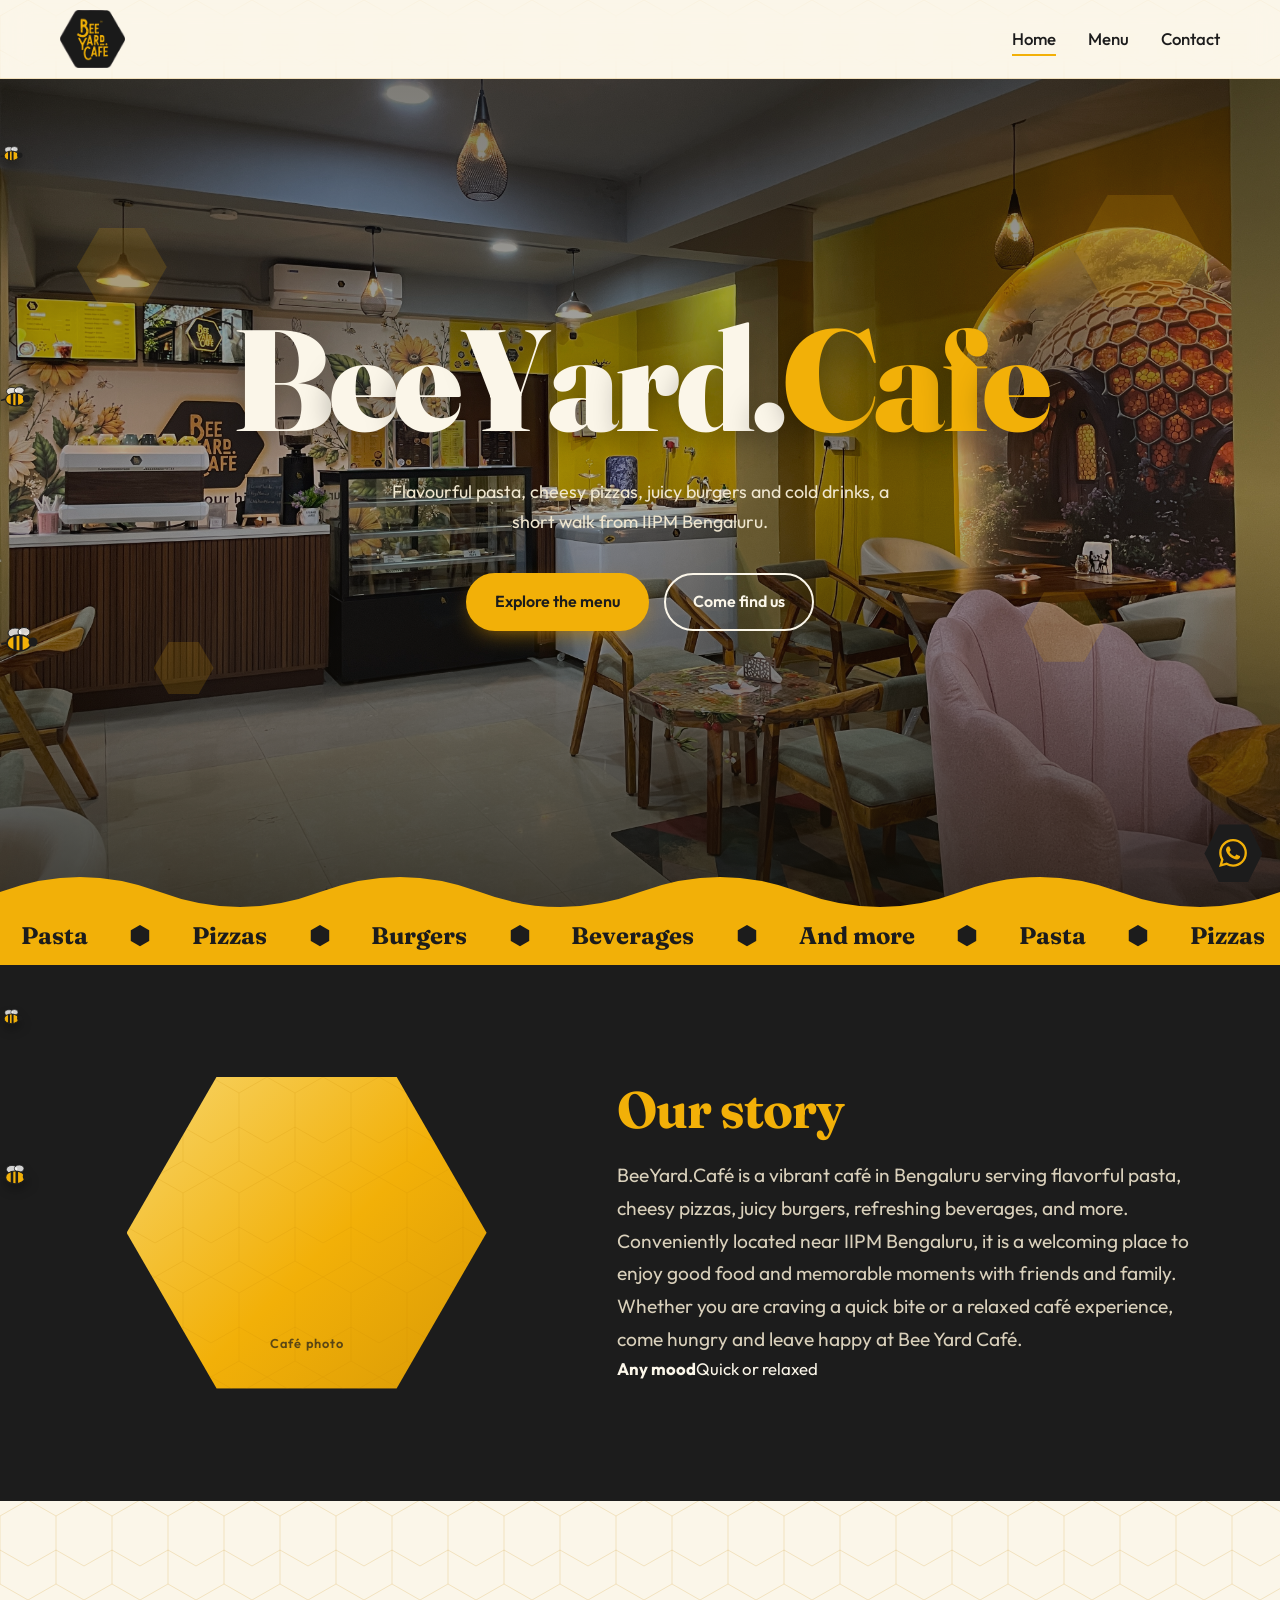
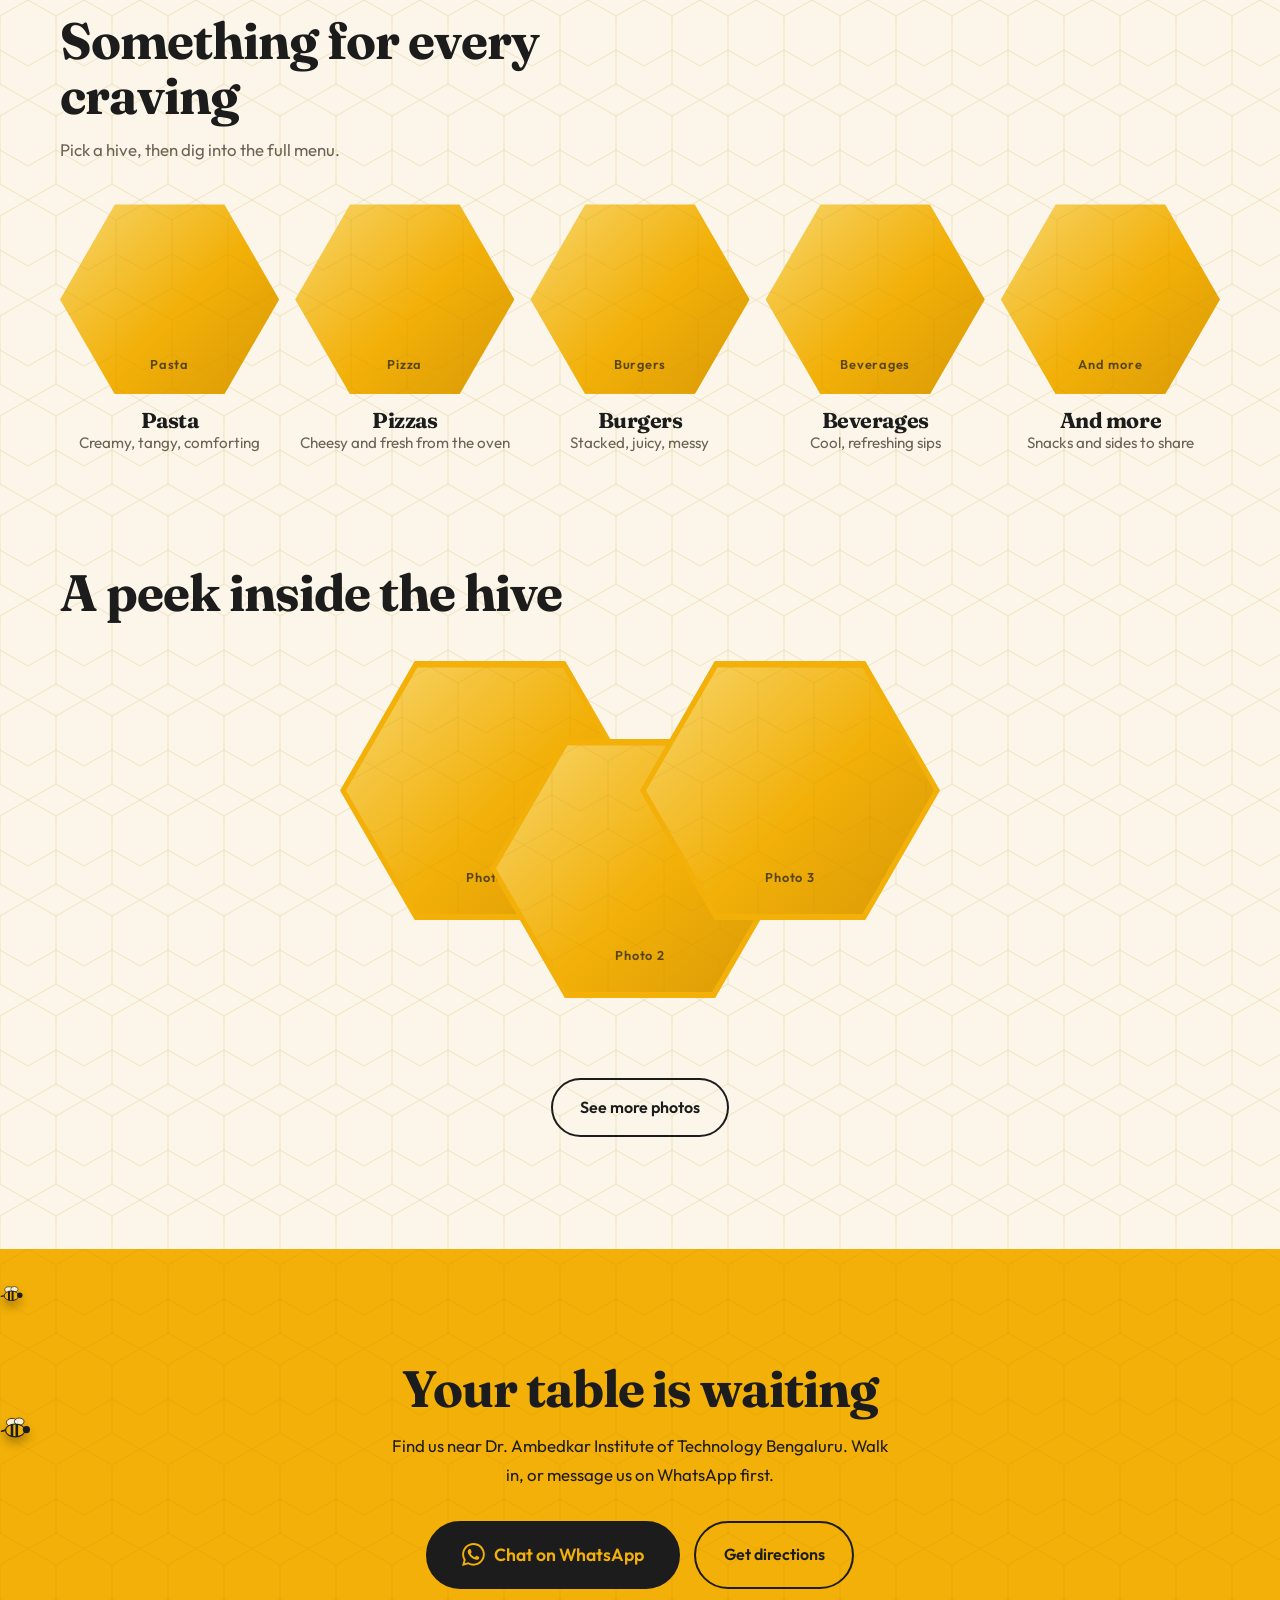
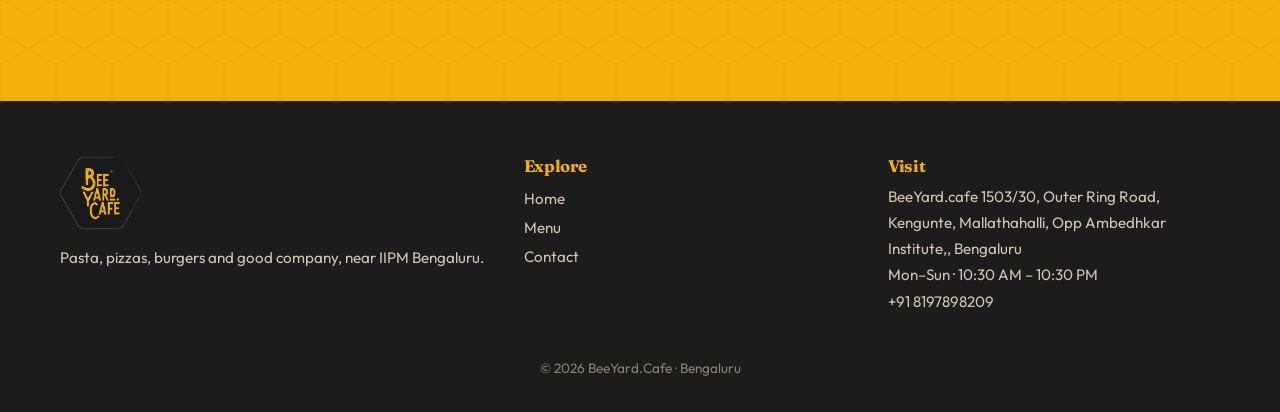
==== commit b3590577: "Update index.html" ====
--- a/beeyard-web/index.html
+++ b/beeyard-web/index.html
@@ -7,7 +7,7 @@
 </head><body data-page="home">
 
 <section class="hero" data-bees="3">
-  <div class="ph dark herobg" data-label=" " data-img="assets/img/hero-bg.jpg.jpeg"></div>
+  <div class="ph dark herobg" data-label=" " data-img="assets/img/hero-bg.jpeg"></div>
   <div class="shade"></div>
   <i class="fh" style="--x:6%;--y:18%;--s:90px;--d:0s"></i><i class="fh" style="--x:84%;--y:14%;--s:130px;--d:-2s"></i><i class="fh" style="--x:12%;--y:68%;--s:60px;--d:-4s"></i><i class="fh" style="--x:80%;--y:62%;--s:80px;--d:-1s"></i>
   <div class="wrap hc">
--- a/beeyard-web/assets/style.css
+++ b/beeyard-web/assets/style.css
@@ -83,6 +83,13 @@
 .pin{position:absolute;left:50%;top:46%;transform:translate(-50%,-100%);width:52px;animation:bob 2.4s ease-in-out infinite}
 @keyframes bob{50%{transform:translate(-50%,-112%)}}
 .map small{position:absolute;left:1rem;bottom:1rem;background:var(--ink);color:var(--honey);padding:.4rem .9rem;border-radius:99px;font-size:.85rem}
+.info3{display:grid;grid-template-columns:repeat(3,1fr);gap:1rem;margin-bottom:1.8rem}
+.info3>div{background:var(--paper);border:1px solid rgba(201,133,0,.3);border-radius:22px;padding:1.3rem 1.4rem;display:grid;gap:.3rem;justify-items:start}
+.info3 i{width:44px;height:44px;clip-path:var(--hex);background:var(--honey);display:grid;place-items:center;font-style:normal;margin-bottom:.4rem}
+.info3 b{font-family:var(--serif);font-size:1.15rem}.info3 span,.info3 a{color:var(--muted);overflow-wrap:anywhere}
+.mapbox{margin-top:2rem;border-radius:28px;overflow:hidden;border:2px solid var(--ink);height:clamp(320px,48vw,520px);background:#efe4c4}
+.mapbox iframe{width:100%;height:100%;border:0;display:block}
+@media(max-width:860px){.info3{grid-template-columns:1fr}}
 /* footer */
 footer{background:var(--ink);color:#cfc6b0;padding:3.5rem 0 2rem;font-size:.95rem}
 footer .wrap{display:grid;grid-template-columns:1.3fr 1fr 1fr;gap:2rem}
@@ -154,3 +161,8 @@
  .facts{display:grid;grid-template-columns:repeat(3,1fr);gap:.8rem;margin-top:1.4rem;font-size:.82rem;line-height:1.3}
  .facts b{font-size:1rem}
 }
+.stack{--w:min(46vw,300px);position:relative;width:calc(var(--w)*2);height:calc(var(--w)*.866*1.3 + 56px);margin:1rem auto 0}
+.sh{position:absolute;left:calc(var(--w)*var(--l));top:calc(var(--w)*.866*var(--t));width:var(--w);aspect-ratio:1/.866;clip-path:var(--hex);background:var(--honey);animation:bobh 7s ease-in-out infinite;animation-delay:calc(var(--i)*-2s)}
+.sh .ph{position:absolute;inset:6px;clip-path:var(--hex)}
+.drop{position:absolute;left:calc(var(--w)*var(--x));top:calc(var(--w)*.866*var(--y) - 6px);width:10px;height:15px;margin-left:-5px;background:var(--honey);border-radius:50% 50% 50% 50%/40% 40% 60% 60%;z-index:9;opacity:0;animation:drip 3.4s ease-in infinite;animation-delay:var(--d)}
+@keyframes drip{0%{opacity:0;transform:translateY(0) scale(.5)}15%{opacity:1;transform:translateY(2px) scale(1)}80%{opacity:1}100%{opacity:0;transform:translateY(52px) scaleY(1.5)}}
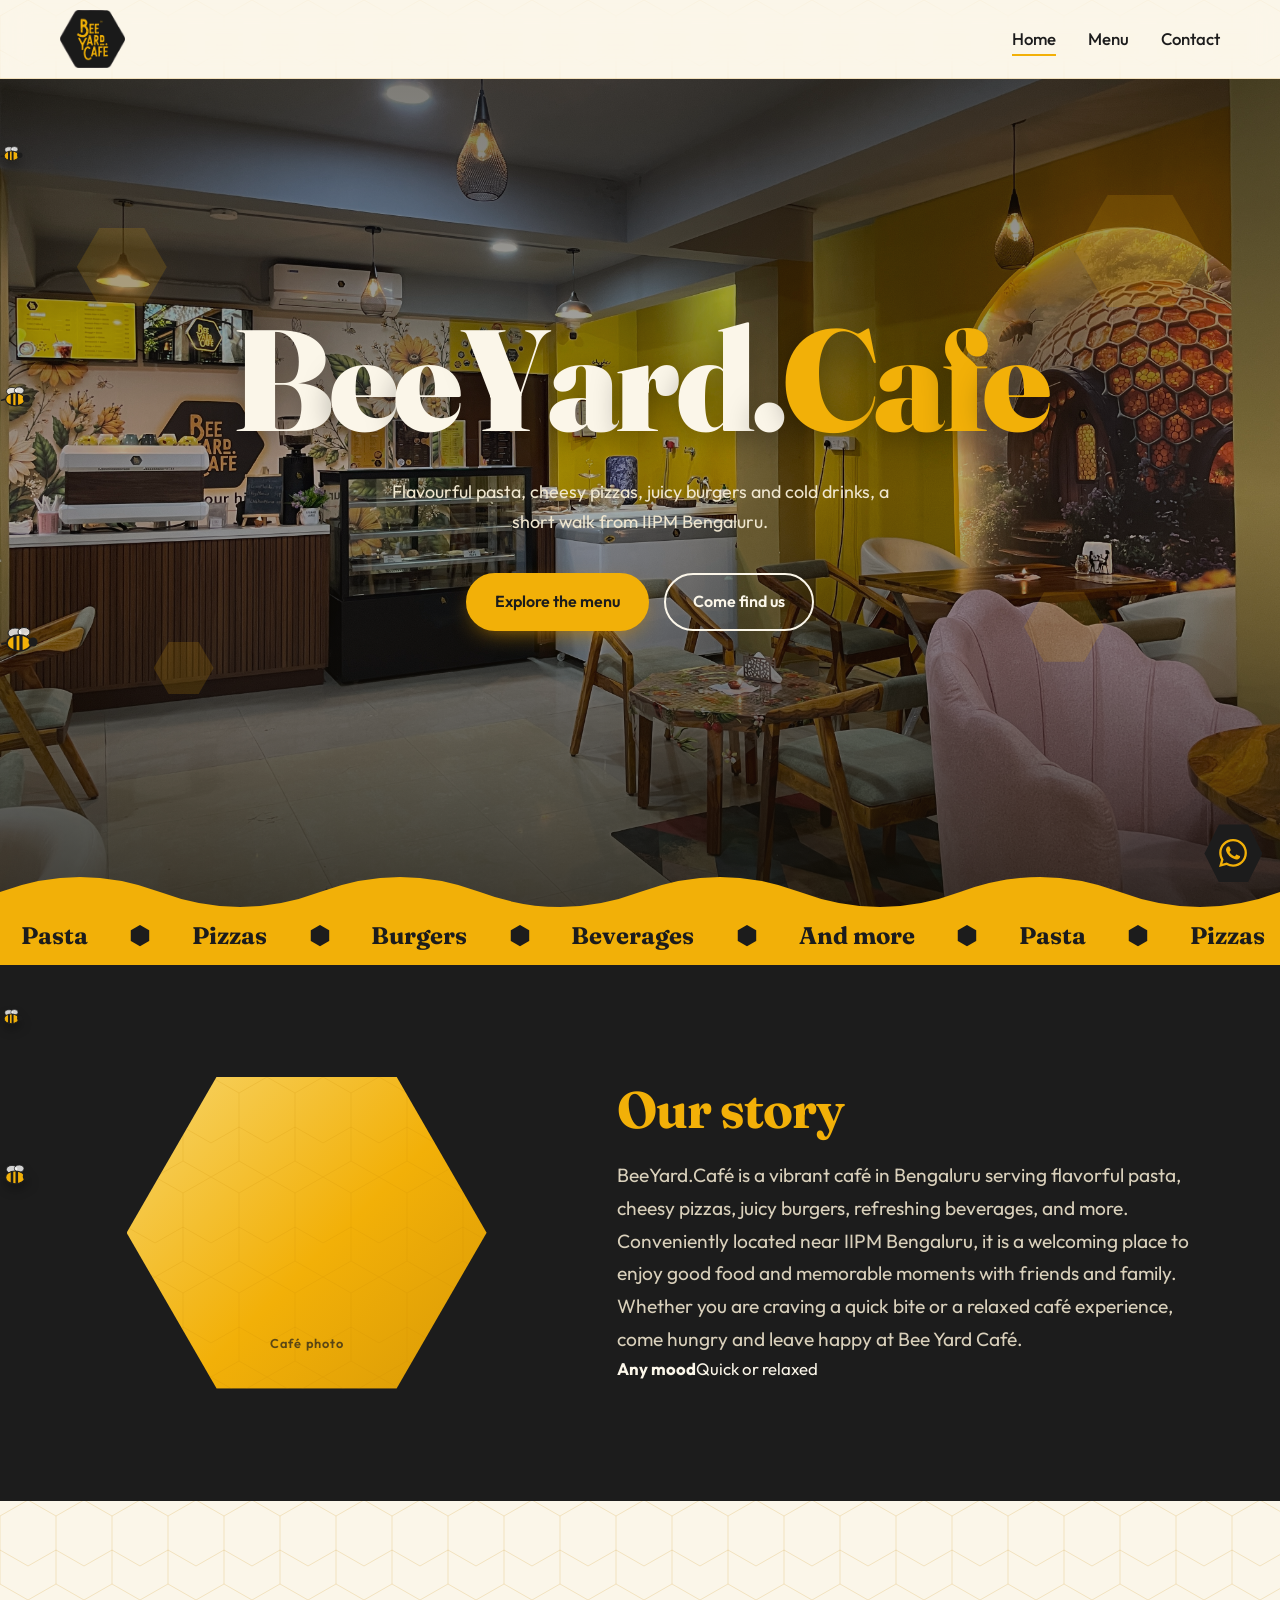
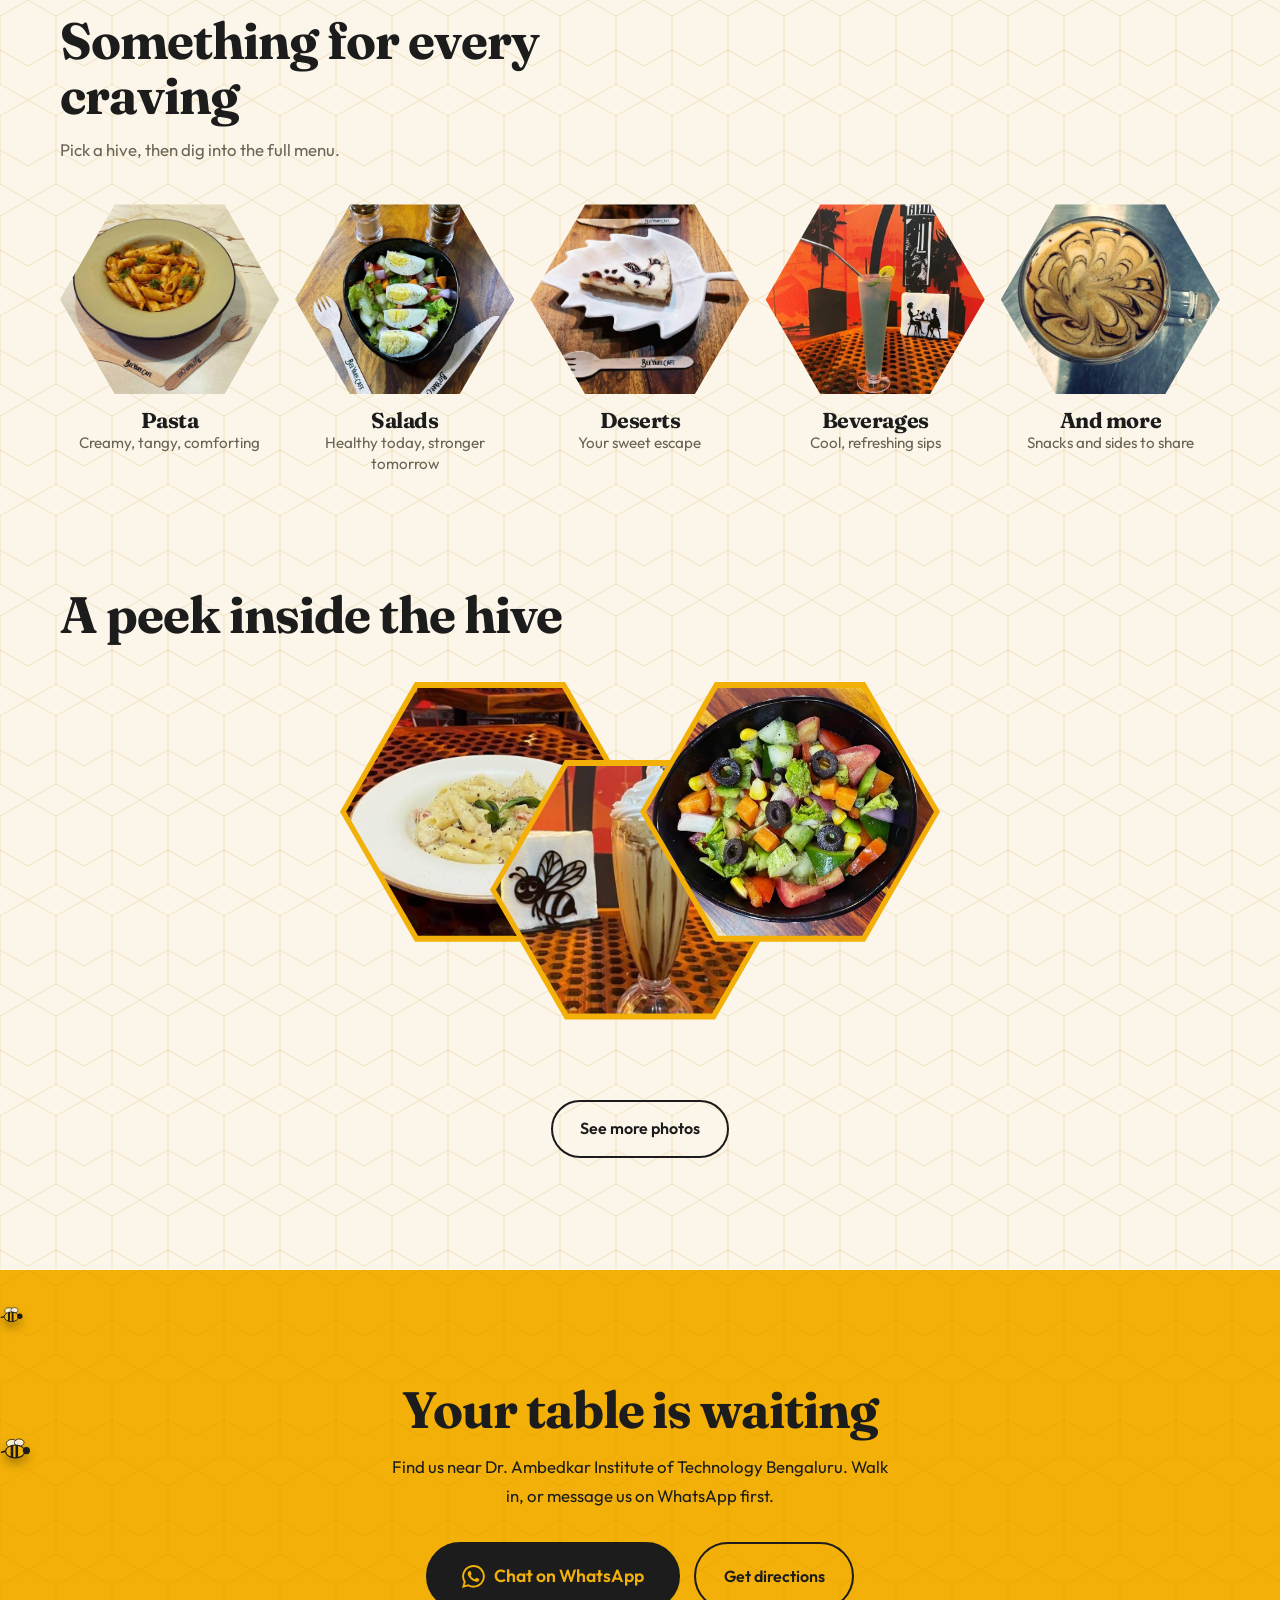
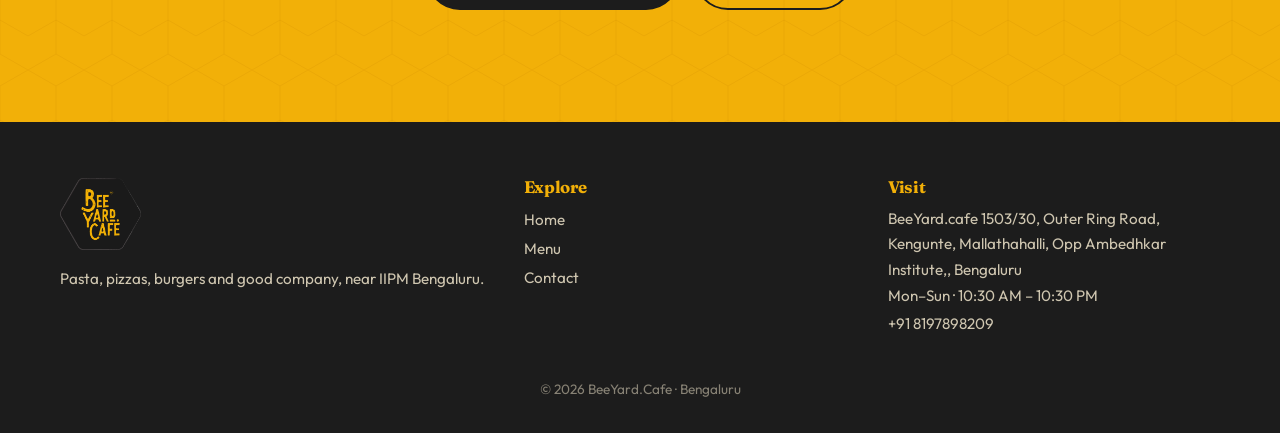
==== commit 3655fa92: "Update index.html" ====
--- a/beeyard-web/index.html
+++ b/beeyard-web/index.html
@@ -31,20 +31,20 @@
 <section><div class="wrap">
   <div class="sec-head rv"><h2>Something for every craving</h2><p>Pick a hive, then dig into the full menu.</p></div>
   <div class="cats rv">
-    <a class="cat" href="menu.html"><div class="hxi ph" data-label="Pasta" data-img="assets/img/cat-pasta.jpg"></div><h3>Pasta</h3><p>Creamy, tangy, comforting</p></a>
-    <a class="cat" href="menu.html"><div class="hxi ph" data-label="Pizza" data-img="assets/img/cat-pizza.jpg"></div><h3>Pizzas</h3><p>Cheesy and fresh from the oven</p></a>
-    <a class="cat" href="menu.html"><div class="hxi ph" data-label="Burgers" data-img="assets/img/cat-burger.jpg"></div><h3>Burgers</h3><p>Stacked, juicy, messy</p></a>
-    <a class="cat" href="menu.html"><div class="hxi ph" data-label="Beverages" data-img="assets/img/cat-drinks.jpg"></div><h3>Beverages</h3><p>Cool, refreshing sips</p></a>
-    <a class="cat" href="menu.html"><div class="hxi ph" data-label="And more" data-img="assets/img/cat-more.jpg"></div><h3>And more</h3><p>Snacks and sides to share</p></a>
+    <a class="cat" href="menu.html"><div class="hxi ph" data-label="Pasta" data-img="assets/img/cat-pasta.jpeg"></div><h3>Pasta</h3><p>Creamy, tangy, comforting</p></a>
+    <a class="cat" href="menu.html"><div class="hxi ph" data-label="Pizza" data-img="assets/img/cat-pizza.jpeg"></div><h3>Salads</h3><p>Healthy today, stronger tomorrow</p></a>
+    <a class="cat" href="menu.html"><div class="hxi ph" data-label="Burgers" data-img="assets/img/cat-burger.jpeg"></div><h3>Deserts</h3><p>Your sweet escape</p></a>
+    <a class="cat" href="menu.html"><div class="hxi ph" data-label="Beverages" data-img="assets/img/cat-drinks.jpeg"></div><h3>Beverages</h3><p>Cool, refreshing sips</p></a>
+    <a class="cat" href="menu.html"><div class="hxi ph" data-label="And more" data-img="assets/img/cat-more.jpeg"></div><h3>And more</h3><p>Snacks and sides to share</p></a>
   </div>
 </div></section>
 
 <section style="padding-top:0"><div class="wrap">
   <div class="sec-head rv"><h2>A peek inside the hive</h2></div>
   <div class="stack rv">
-    <div class="sh" style="--l:0;--t:0;--i:0"><div class="ph" data-label="Photo 1" data-img="assets/img/gallery-01.jpg"></div></div>
-    <div class="sh" style="--l:.5;--t:.3;--i:1"><div class="ph" data-label="Photo 2" data-img="assets/img/gallery-02.jpg"></div></div>
-    <div class="sh" style="--l:1;--t:0;--i:2"><div class="ph" data-label="Photo 3" data-img="assets/img/gallery-03.jpg"></div></div>
+    <div class="sh" style="--l:0;--t:0;--i:0"><div class="ph" data-label="Photo 1" data-img="assets/img/gallery-01.jpeg"></div></div>
+    <div class="sh" style="--l:.5;--t:.3;--i:1"><div class="ph" data-label="Photo 2" data-img="assets/img/gallery-02.jpeg"></div></div>
+    <div class="sh" style="--l:1;--t:0;--i:2"><div class="ph" data-label="Photo 3" data-img="assets/img/gallery-03.jpeg"></div></div>
     <i class="drop" style="--x:.3;--y:1;--d:0s"></i><i class="drop" style="--x:.45;--y:1;--d:-1.7s"></i>
     <i class="drop" style="--x:.85;--y:1.3;--d:-.8s"></i><i class="drop" style="--x:1.15;--y:1.3;--d:-2.4s"></i>
     <i class="drop" style="--x:1.4;--y:1;--d:-1.2s"></i><i class="drop" style="--x:1.6;--y:1;--d:-2.9s"></i>
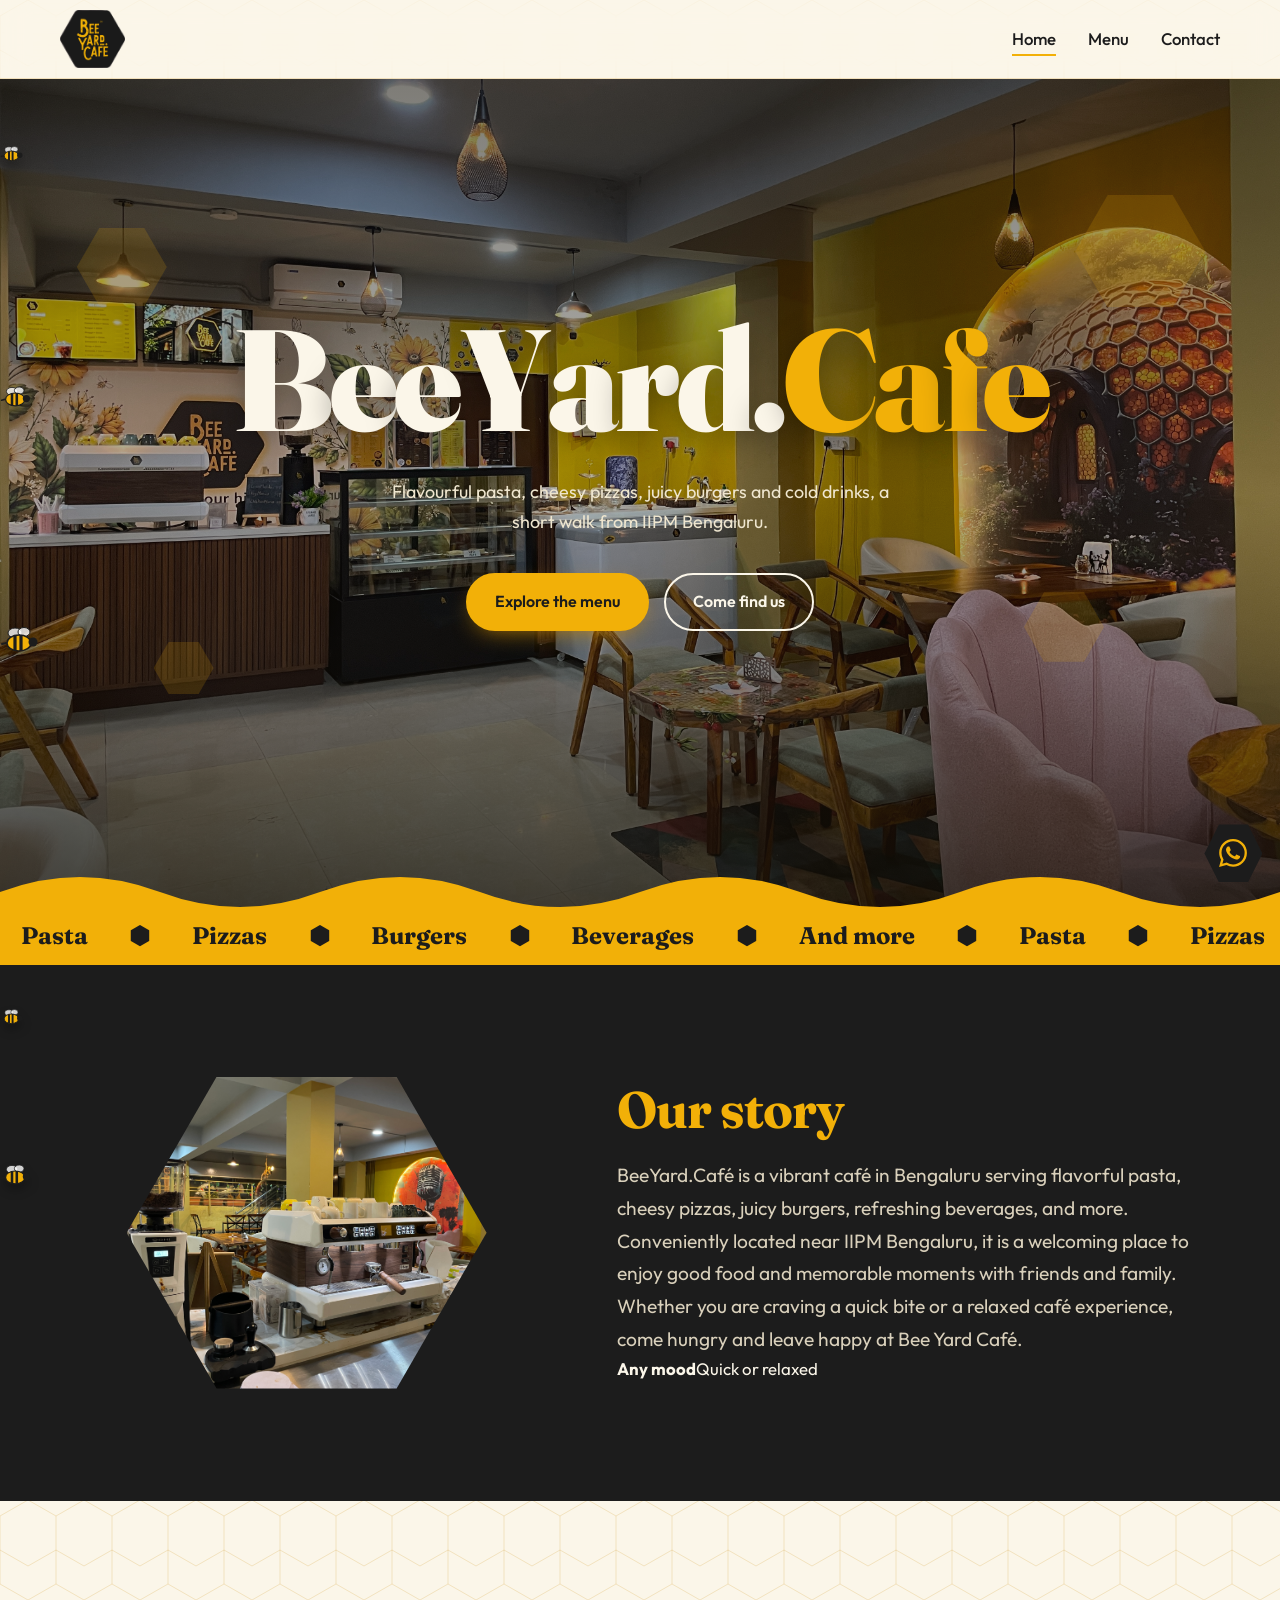
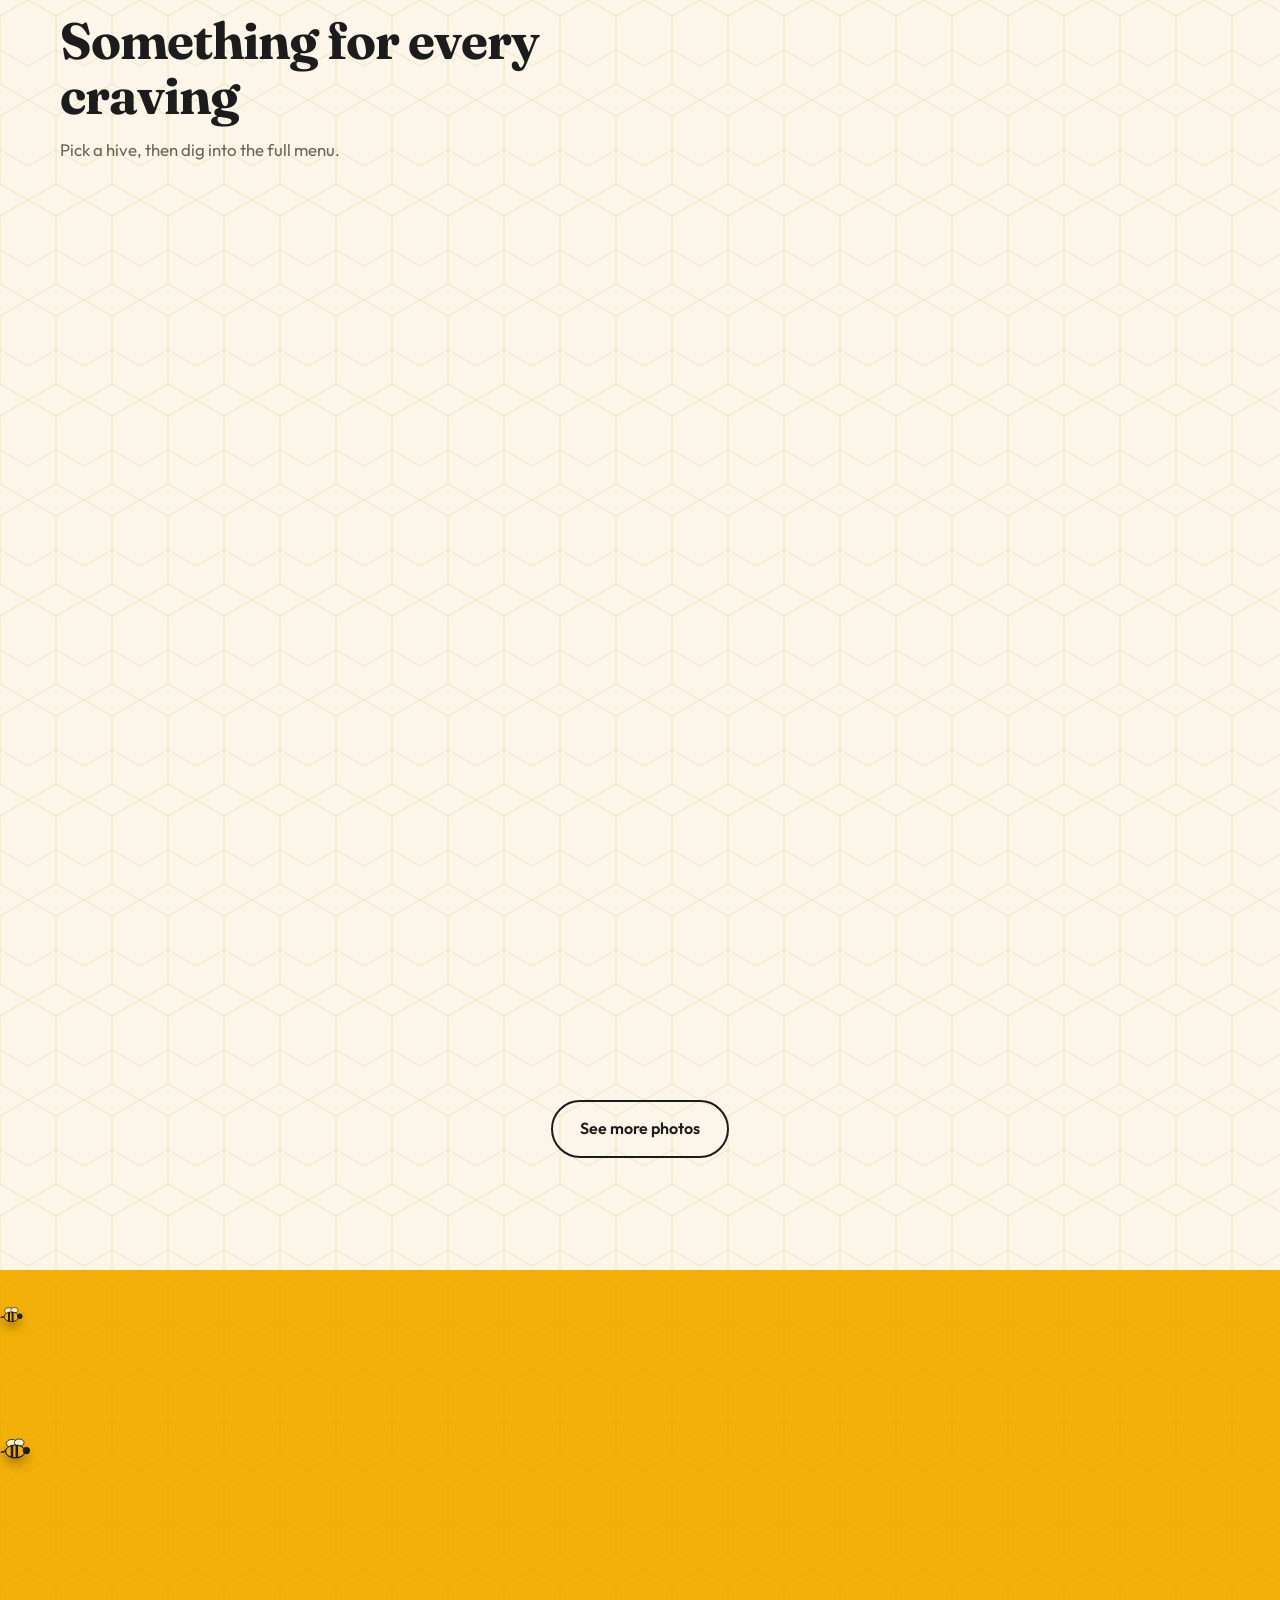
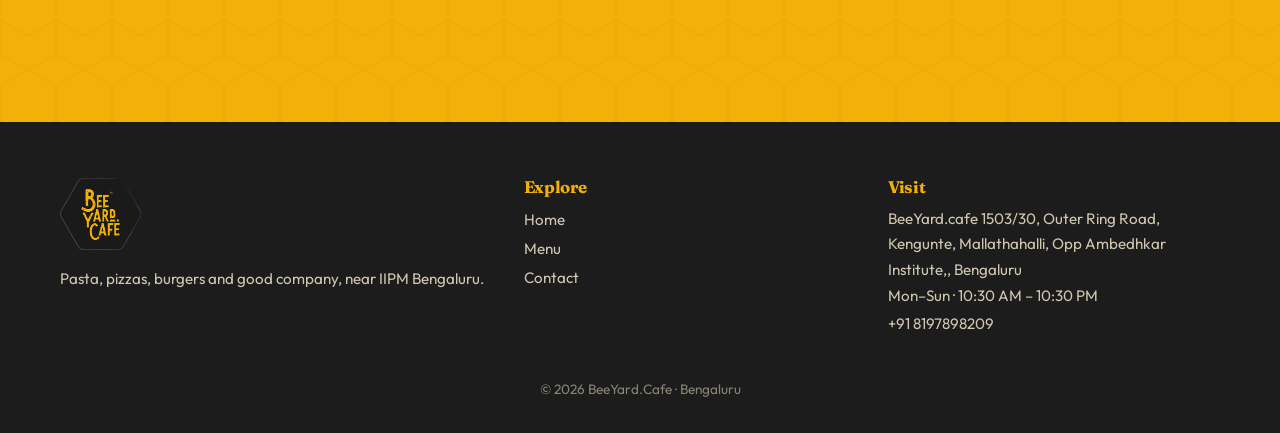
==== commit a5631a2a: "Change café photo extension from .jpg to .jpeg Updated the image file extension for the café photo." ====
--- a/beeyard-web/index.html
+++ b/beeyard-web/index.html
@@ -20,7 +20,7 @@
 <div class="marq" aria-hidden="true"><div><span>Pasta</span><span>⬢</span><span>Pizzas</span><span>⬢</span><span>Burgers</span><span>⬢</span><span>Beverages</span><span>⬢</span><span>And more</span><span>⬢</span><span>Pasta</span><span>⬢</span><span>Pizzas</span><span>⬢</span><span>Burgers</span><span>⬢</span><span>Beverages</span><span>⬢</span><span>And more</span><span>⬢</span><span>Pasta</span><span>⬢</span><span>Pizzas</span><span>⬢</span><span>Burgers</span><span>⬢</span><span>Beverages</span><span>⬢</span><span>And more</span><span>⬢</span><span>Pasta</span><span>⬢</span><span>Pizzas</span><span>⬢</span><span>Burgers</span><span>⬢</span><span>Beverages</span><span>⬢</span><span>And more</span><span>⬢</span></div></div>
 
 <section class="story" id="about" data-bees="2"><div class="wrap">
-  <div class="ph big rv" data-label="Café photo" data-img="assets/img/story.jpg"></div>
+  <div class="ph big rv" data-label="Café photo" data-img="assets/img/story.jpeg"></div>
   <div class="rv">
     <h2>Our story</h2>
     <p class="lead">BeeYard.Café is a vibrant café in Bengaluru serving flavorful pasta, cheesy pizzas, juicy burgers, refreshing beverages, and more. Conveniently located near IIPM Bengaluru, it is a welcoming place to enjoy good food and memorable moments with friends and family. Whether you are craving a quick bite or a relaxed café experience, come hungry and leave happy at Bee Yard Café.</p>
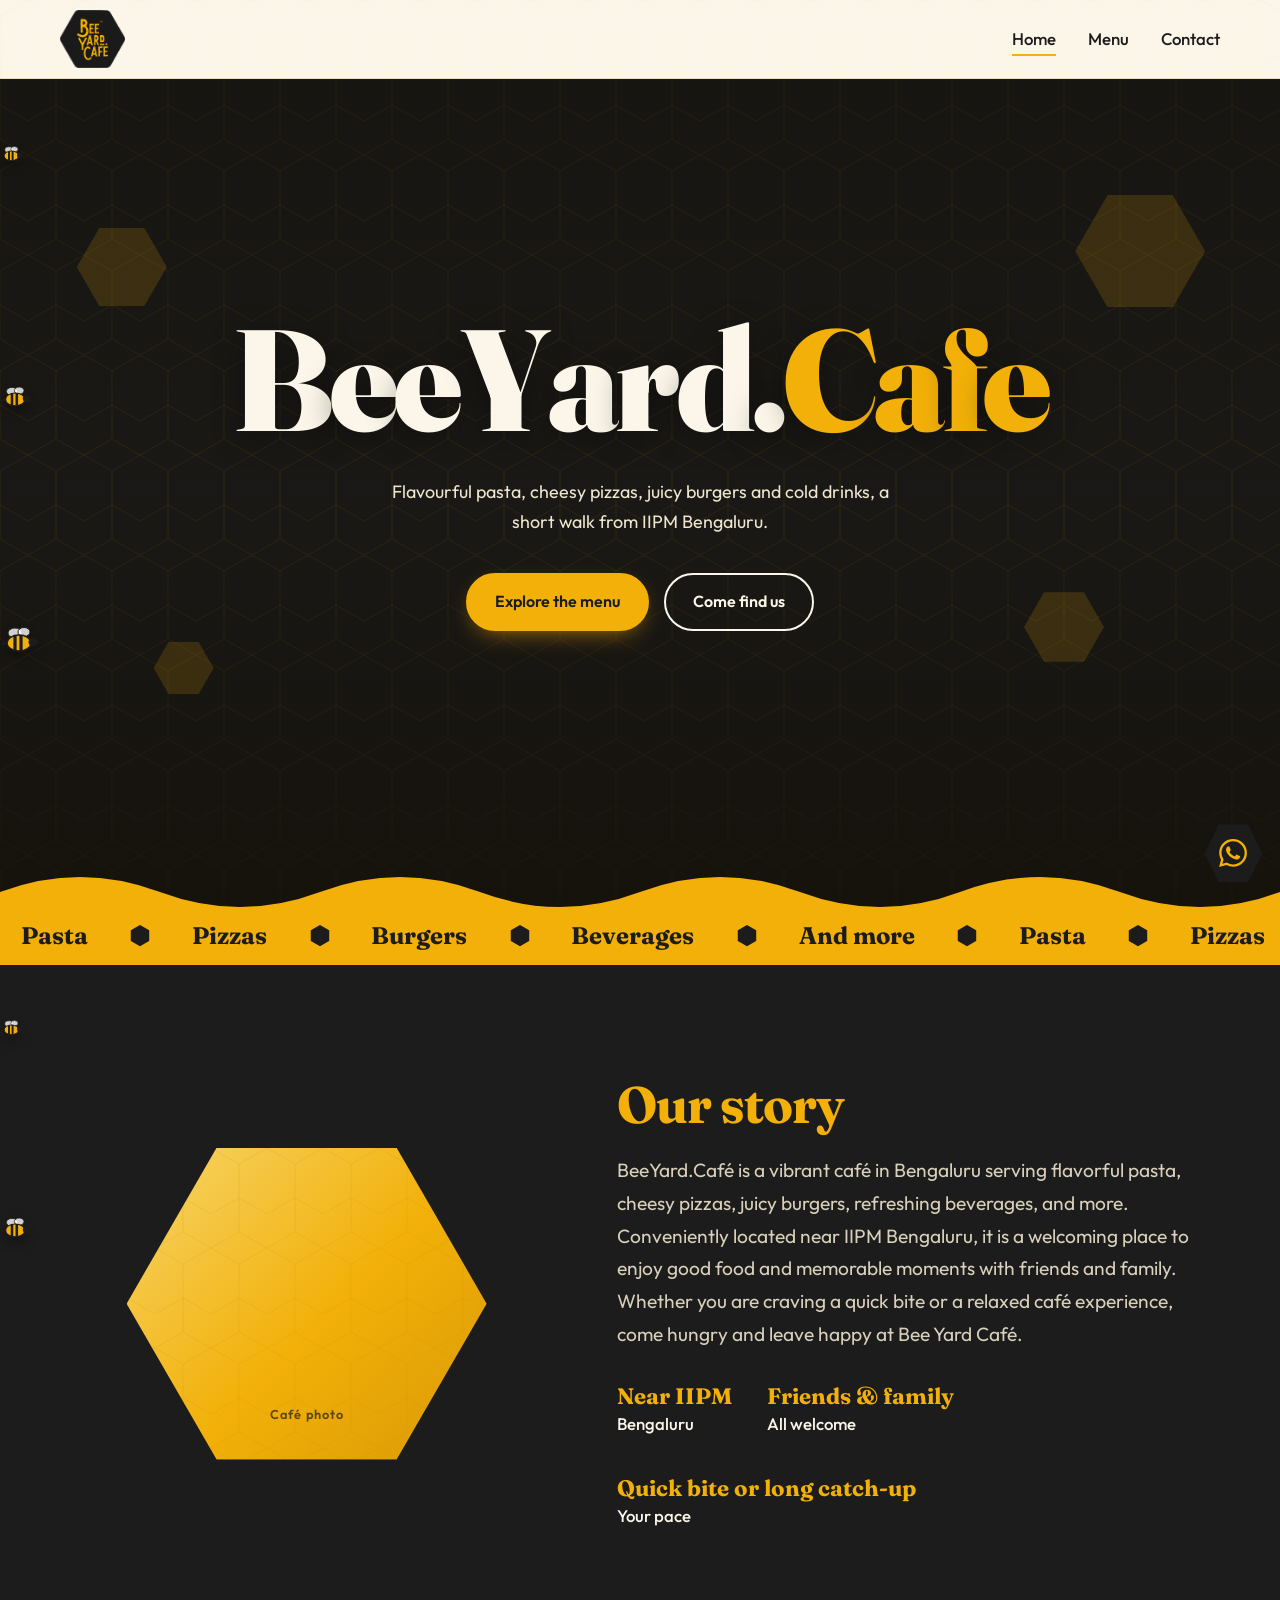
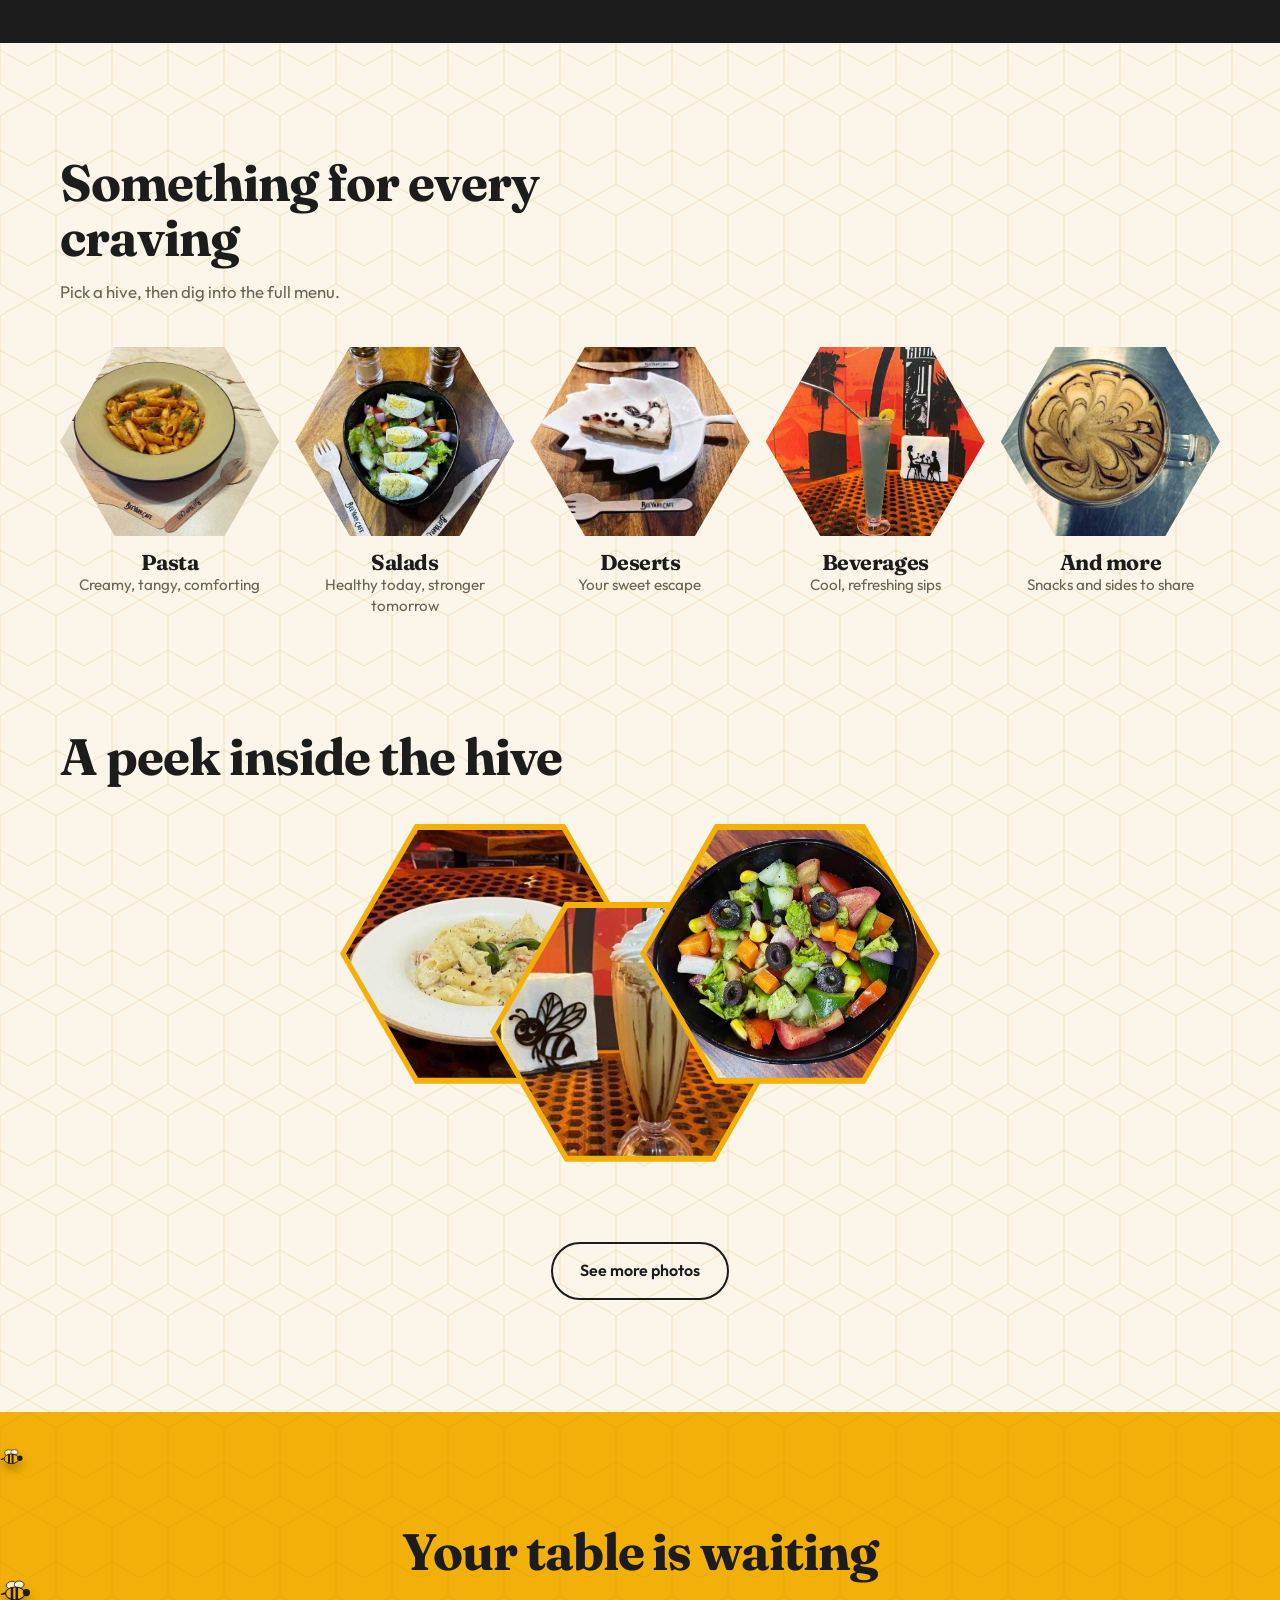
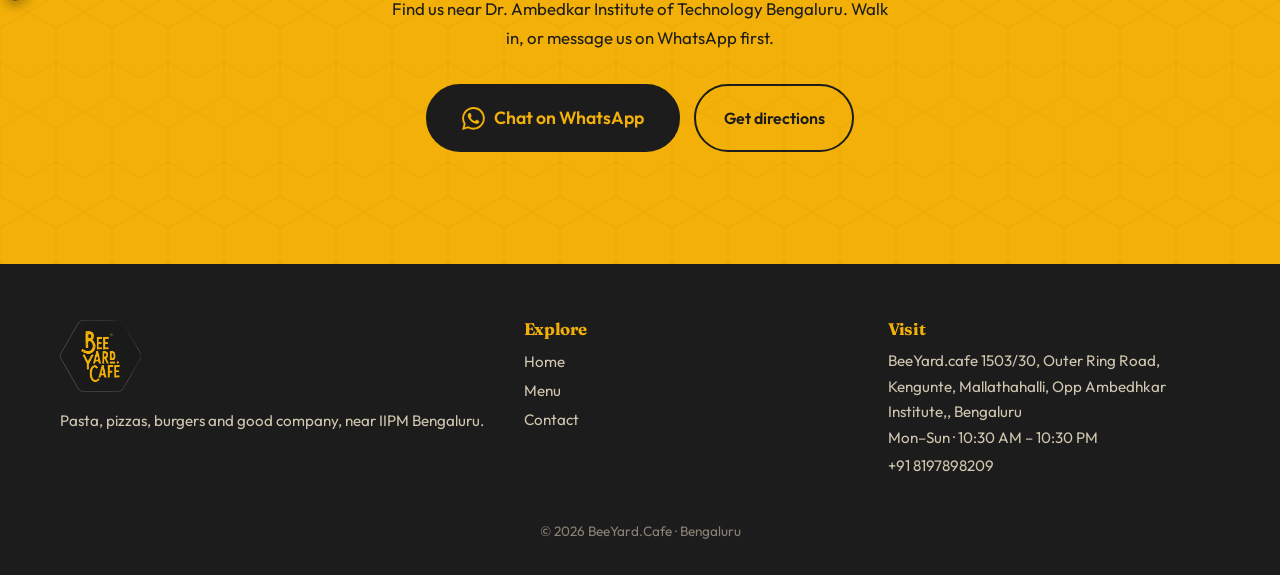
==== commit e7f29bd2: "Update index.html" ====
--- a/beeyard-web/index.html
+++ b/beeyard-web/index.html
@@ -24,7 +24,7 @@
   <div class="rv">
     <h2>Our story</h2>
     <p class="lead">BeeYard.Café is a vibrant café in Bengaluru serving flavorful pasta, cheesy pizzas, juicy burgers, refreshing beverages, and more. Conveniently located near IIPM Bengaluru, it is a welcoming place to enjoy good food and memorable moments with friends and family. Whether you are craving a quick bite or a relaxed café experience, come hungry and leave happy at Bee Yard Café.</p>
-    <div><b>Any mood</b>Quick or relaxed</div>
+    <div class="facts"><div><b>Near IIPM</b>Bengaluru</div><div><b>Friends &amp; family</b>All welcome</div><div><b>Quick bite or long catch-up</b>Your pace</div></div>
   </div>
 </div></section>
 
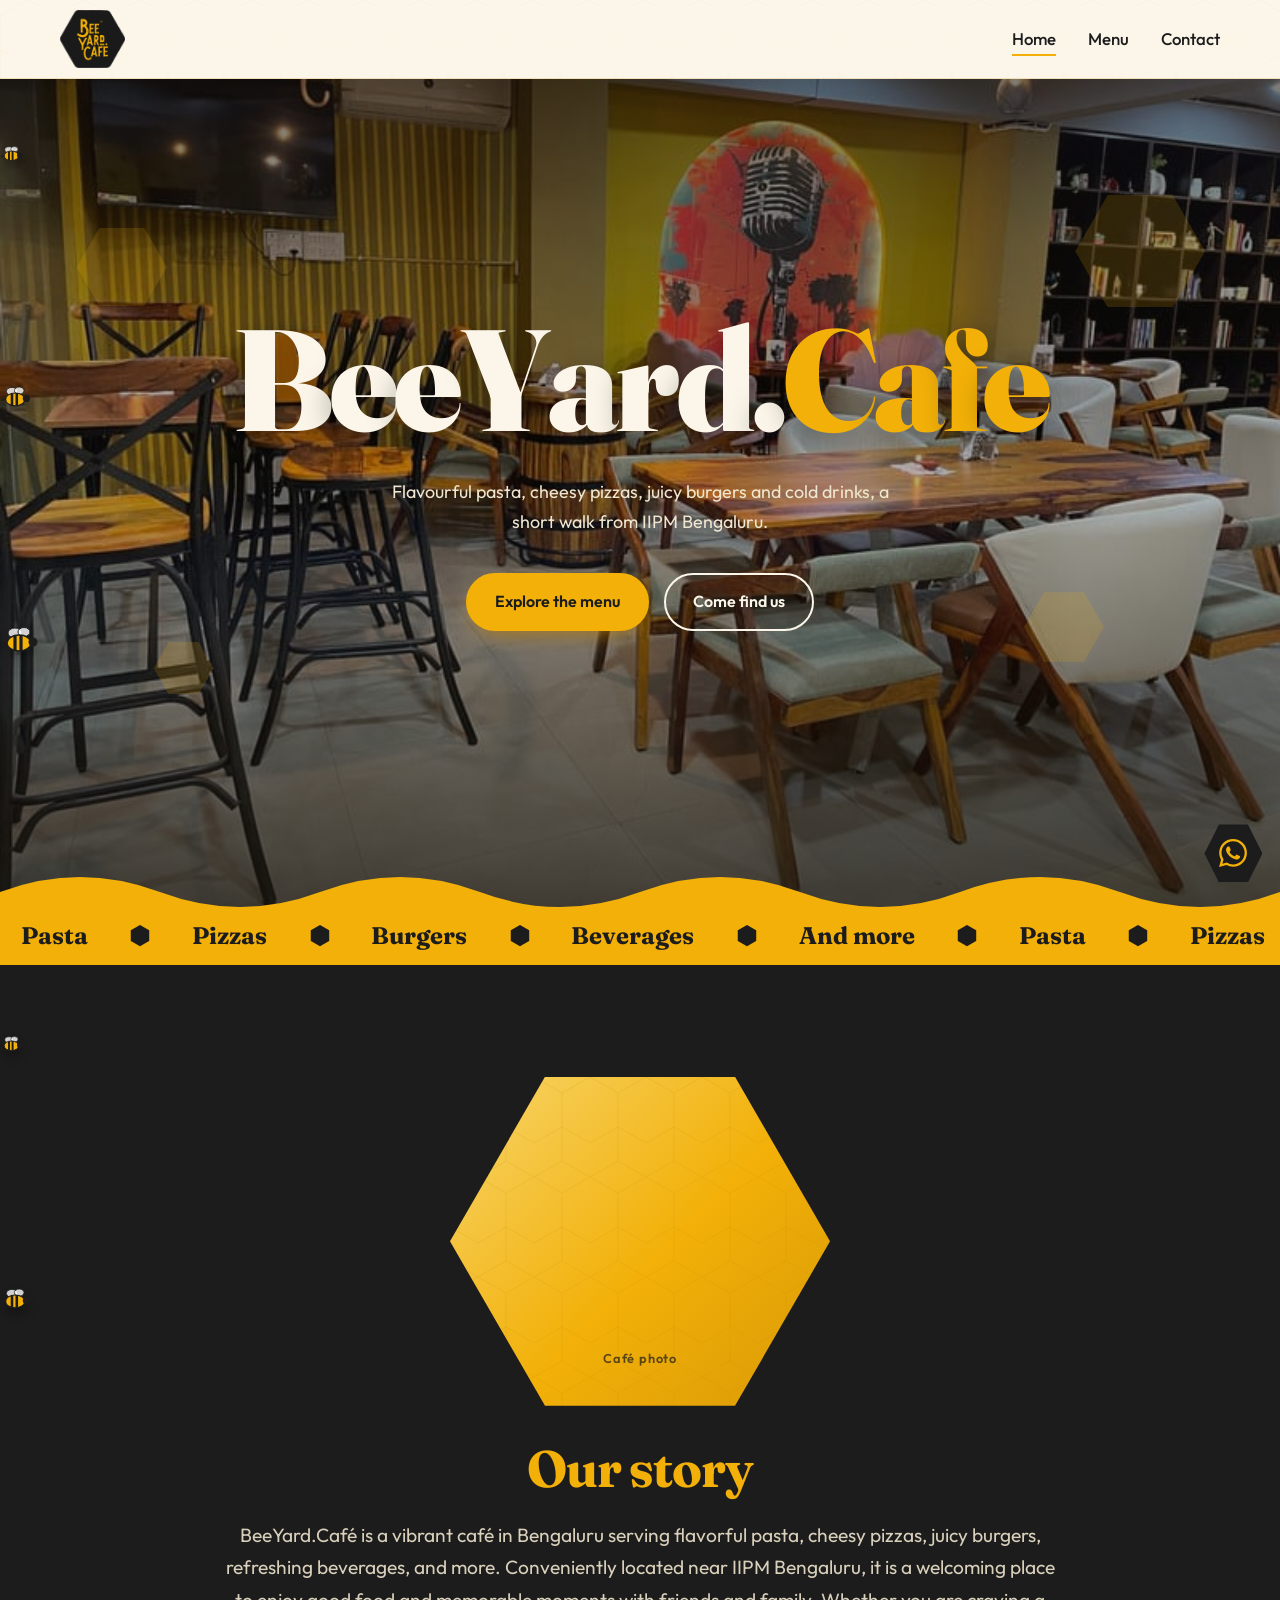
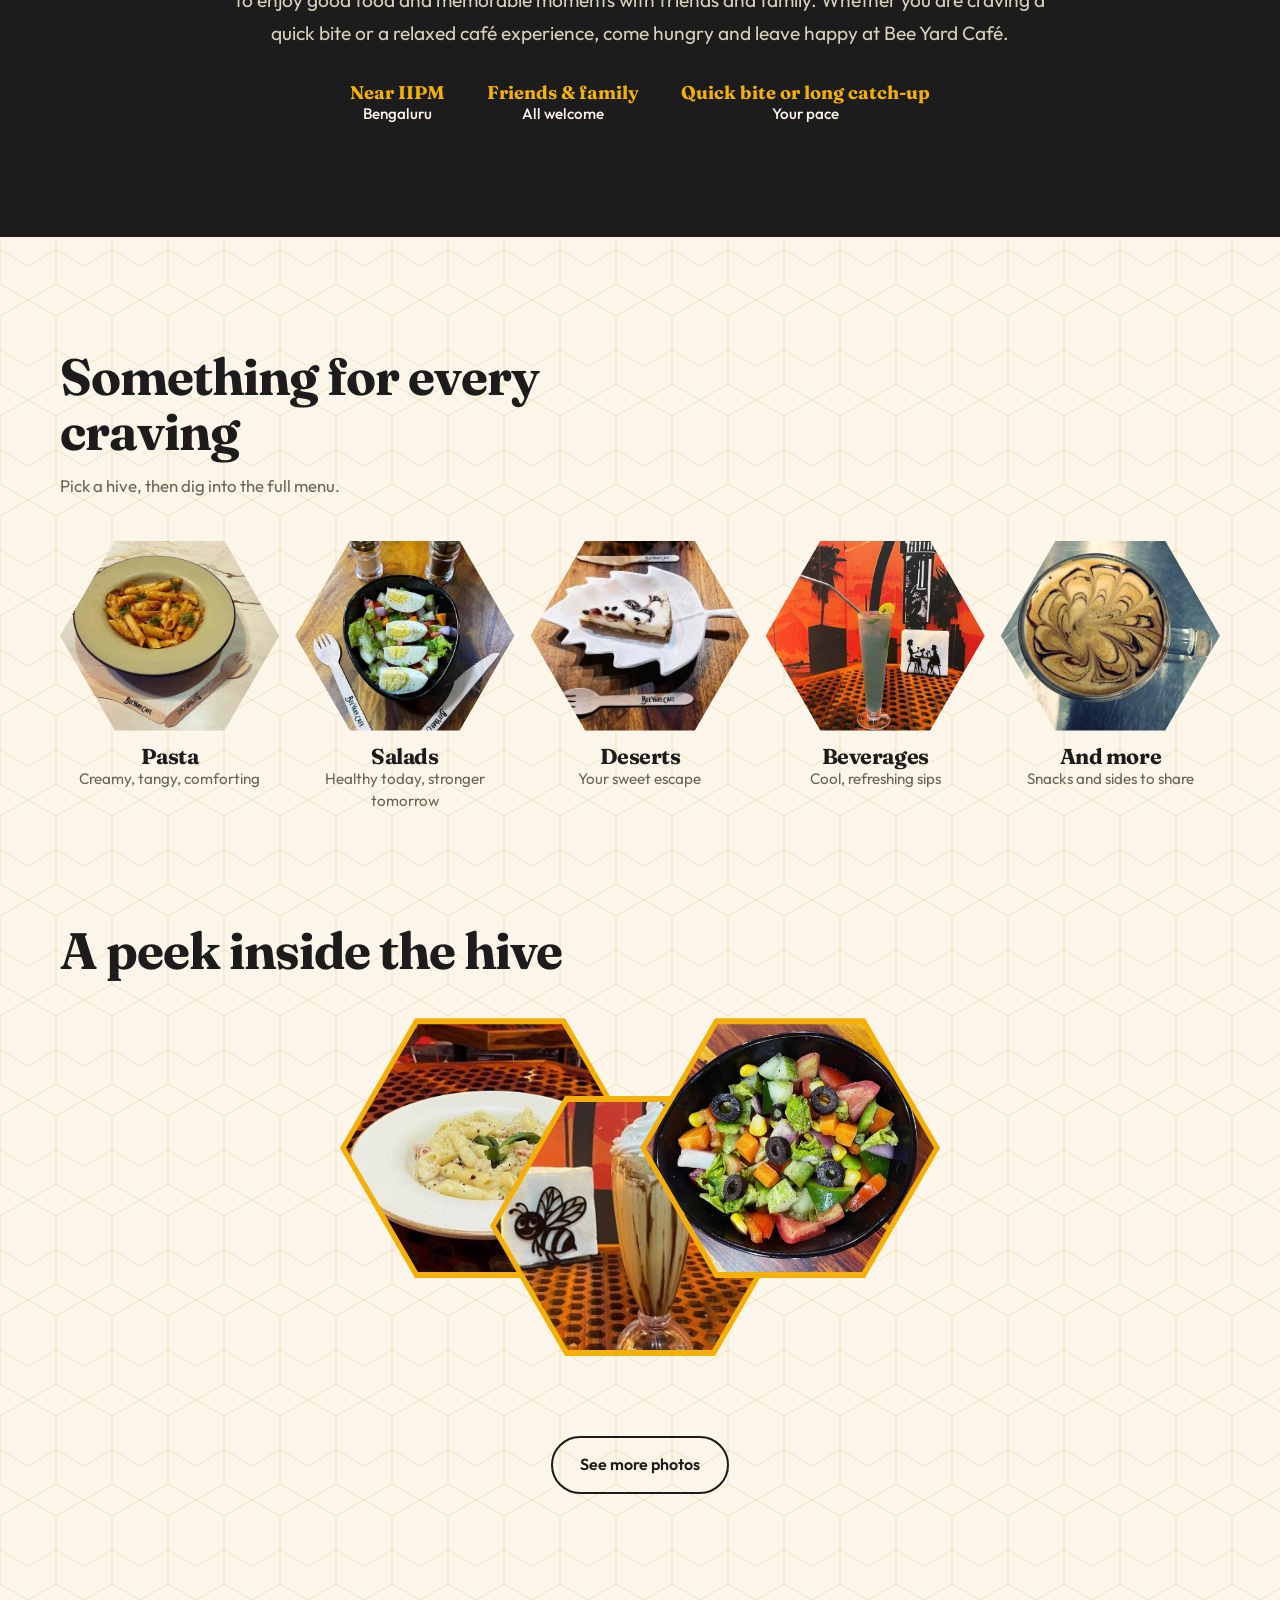
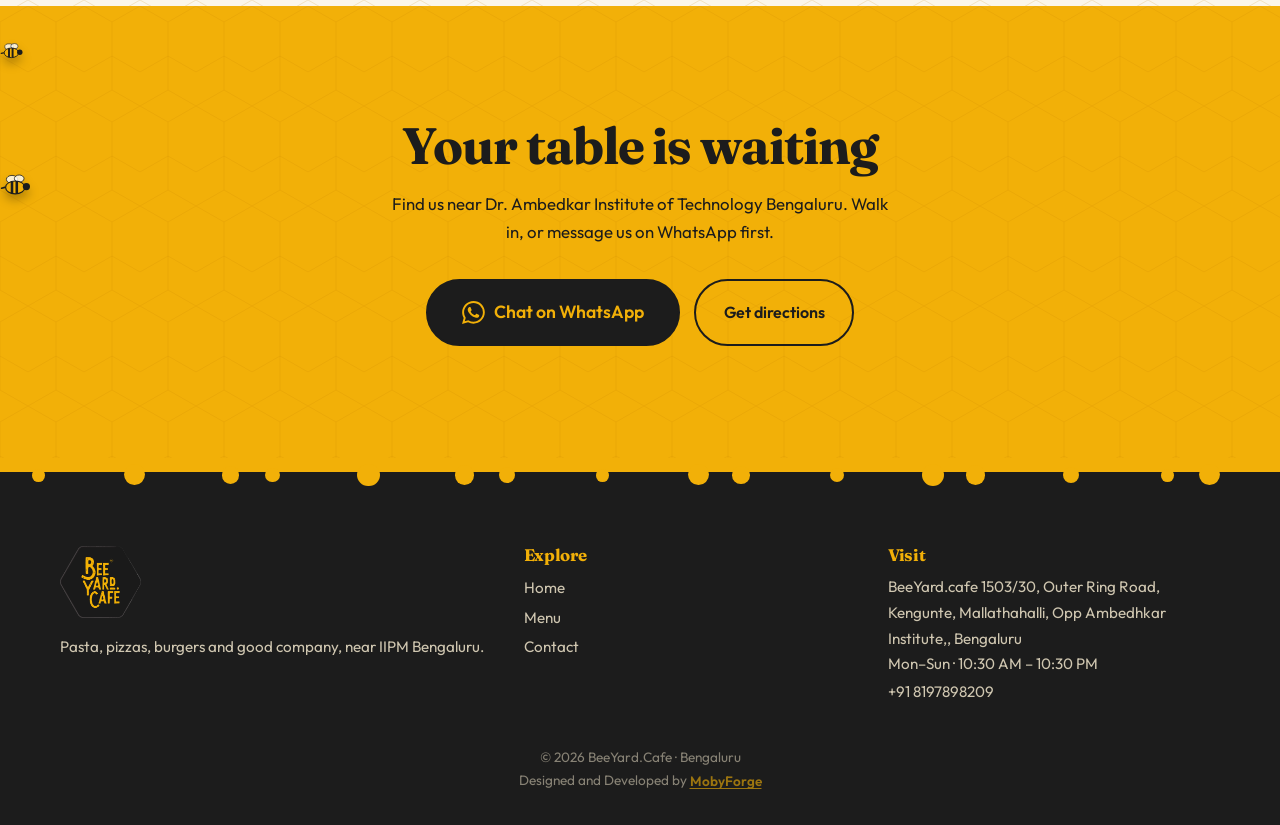
==== commit a730da88: "Update index.html" ====
--- a/beeyard-web/index.html
+++ b/beeyard-web/index.html
@@ -7,7 +7,7 @@
 </head><body data-page="home">
 
 <section class="hero" data-bees="3">
-  <div class="ph dark herobg" data-label=" " data-img="assets/img/hero-bg.jpeg"></div>
+  <div class="ph dark herobg" data-label=" " data-img="assets/img/hero-bg-bg.jpeg"></div>
   <div class="shade"></div>
   <i class="fh" style="--x:6%;--y:18%;--s:90px;--d:0s"></i><i class="fh" style="--x:84%;--y:14%;--s:130px;--d:-2s"></i><i class="fh" style="--x:12%;--y:68%;--s:60px;--d:-4s"></i><i class="fh" style="--x:80%;--y:62%;--s:80px;--d:-1s"></i>
   <div class="wrap hc">
--- a/beeyard-web/assets/style.css
+++ b/beeyard-web/assets/style.css
@@ -166,3 +166,16 @@
 .sh .ph{position:absolute;inset:6px;clip-path:var(--hex)}
 .drop{position:absolute;left:calc(var(--w)*var(--x));top:calc(var(--w)*.866*var(--y) - 6px);width:10px;height:15px;margin-left:-5px;background:var(--honey);border-radius:50% 50% 50% 50%/40% 40% 60% 60%;z-index:9;opacity:0;animation:drip 3.4s ease-in infinite;animation-delay:var(--d)}
 @keyframes drip{0%{opacity:0;transform:translateY(0) scale(.5)}15%{opacity:1;transform:translateY(2px) scale(1)}80%{opacity:1}100%{opacity:0;transform:translateY(52px) scaleY(1.5)}}
+.story .wrap{grid-template-columns:1fr;gap:2.2rem;justify-items:center;text-align:center}
+.story .big{order:-1;width:min(380px,80%)}
+.story .lead{max-width:64ch;margin-inline:auto}
+.story .facts{display:flex;justify-content:center;gap:1.4rem 2.6rem;font-size:.95rem;line-height:1.35}
+.story .facts b{font-size:1.15rem}
+footer{position:relative;overflow:hidden;padding-top:5.5rem}
+footer::before{content:"";position:absolute;top:0;left:0;right:0;height:14px;background:var(--honey)}
+.fd{position:absolute;top:0;left:0;right:0;height:0;pointer-events:none}
+.fd i{position:absolute;top:12px;left:var(--x);width:var(--w);height:6px;margin-left:calc(var(--w)/-2);background:var(--honey);border-radius:0 0 99px 99px;animation:slip var(--t) ease-in-out infinite;animation-delay:var(--d)}
+.fd i::after{content:"";position:absolute;bottom:calc(var(--w)*-.7);left:50%;width:calc(var(--w)*1.6);height:calc(var(--w)*1.6);margin-left:calc(var(--w)*-.8);border-radius:50%;background:var(--honey)}
+@keyframes slip{0%{height:4px;opacity:1}75%{height:var(--h);opacity:1}100%{height:calc(var(--h) + 30px);opacity:0}}
+.copy a.mf{display:inline;color:var(--honey);font-weight:600;text-decoration:underline;text-underline-offset:3px;opacity:1}
+.copy a.mf:hover{color:var(--cream)}
